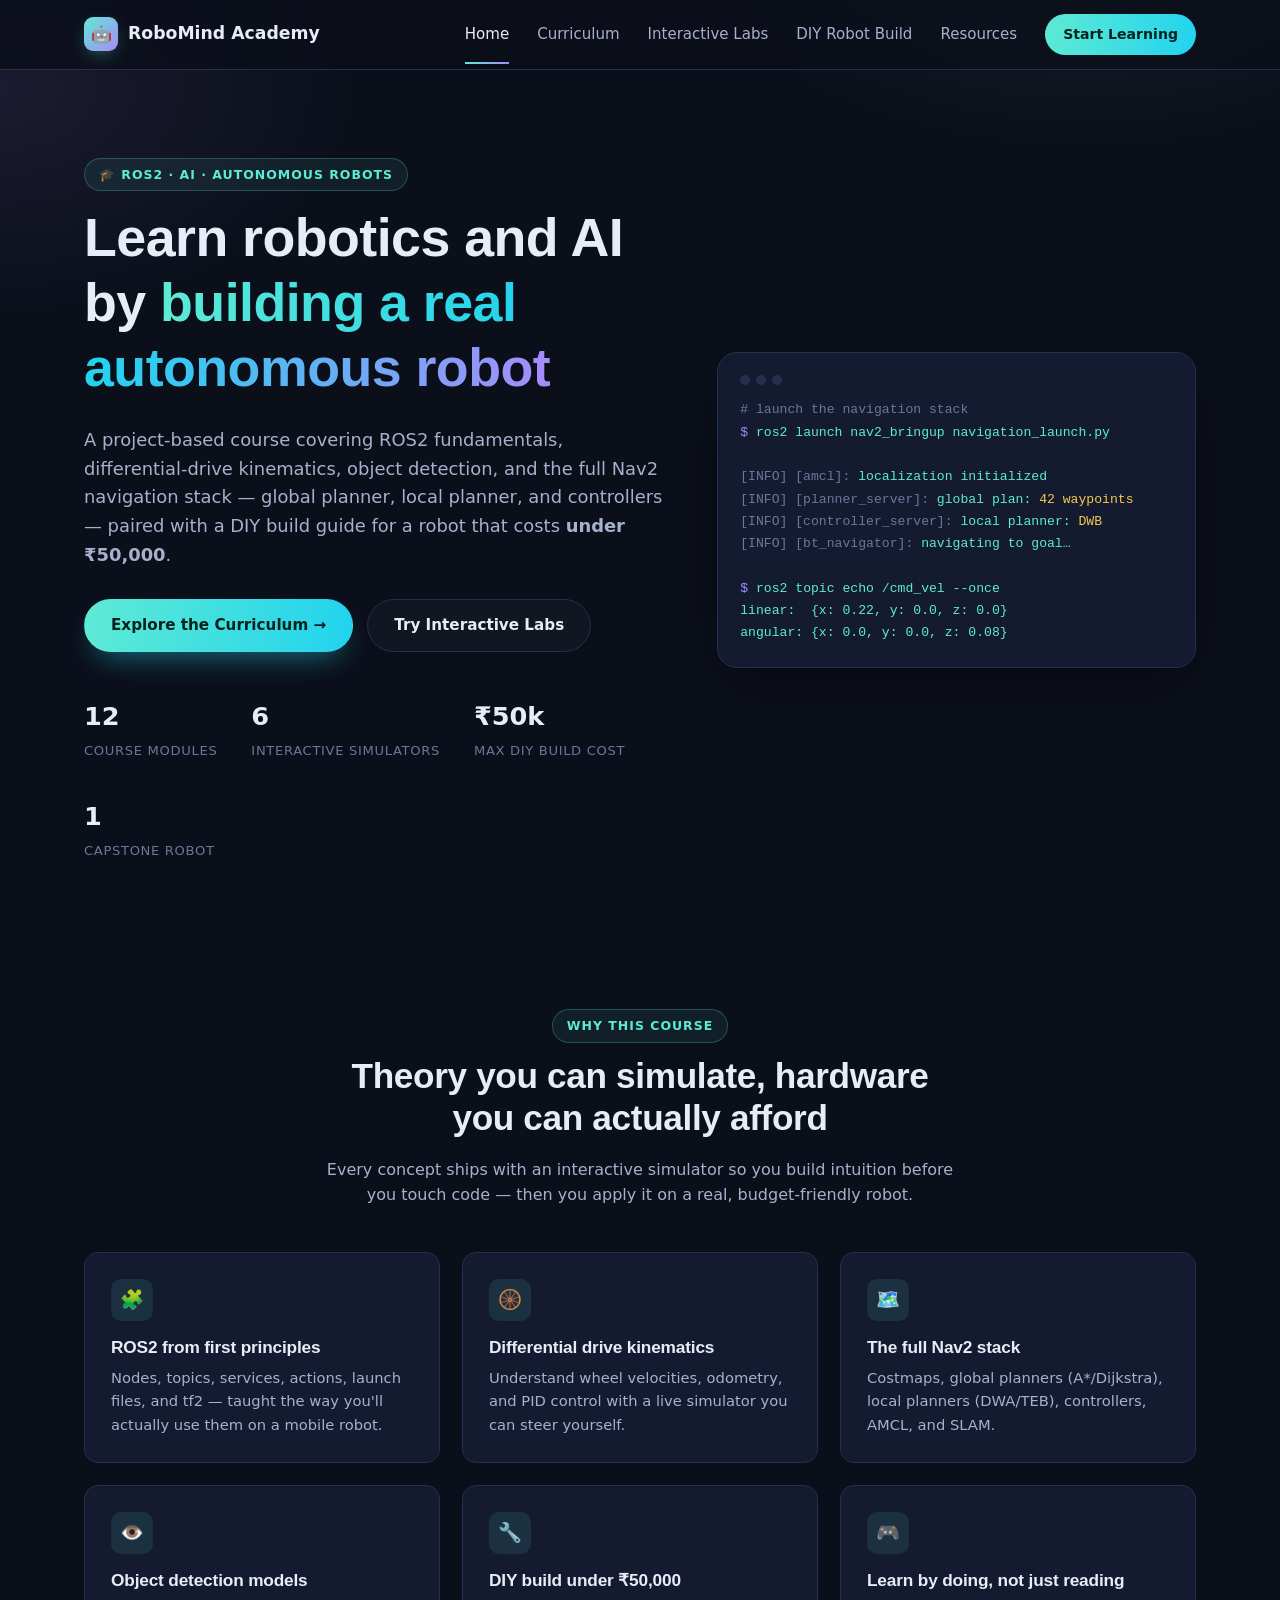
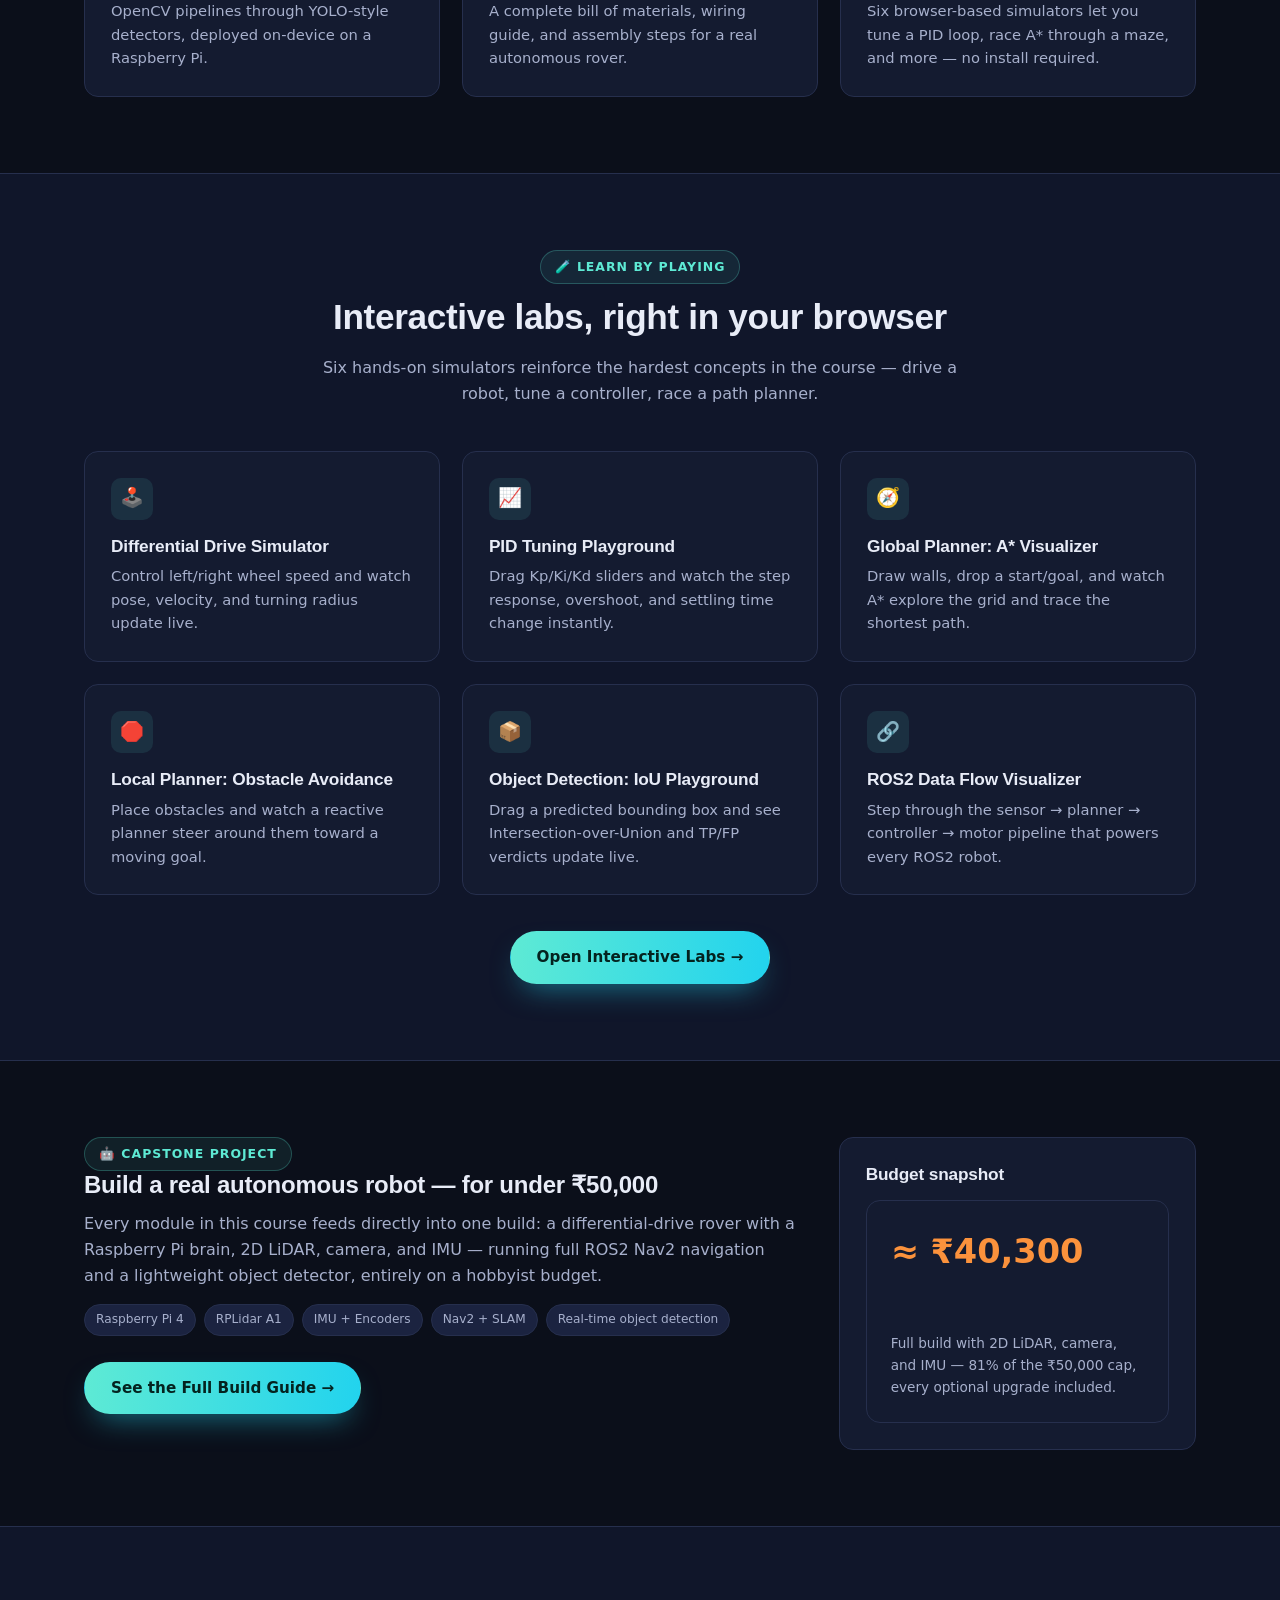
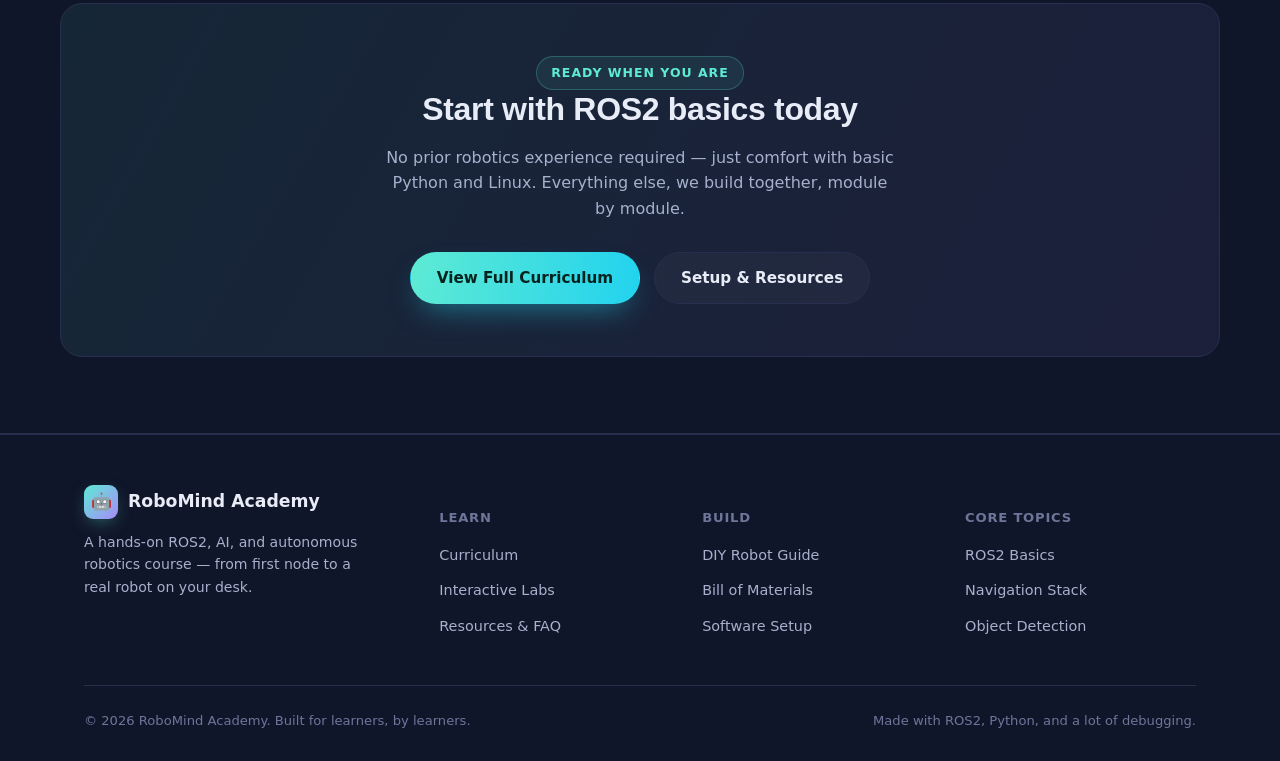
==== index.html @ 8bac07ab "Add RoboMind Academy robotics & AI course website Static multi-page site covering ROS2 basics, diffe" ====
<!doctype html>
<html lang="en">
<head>
  <meta charset="UTF-8" />
  <meta name="viewport" content="width=device-width, initial-scale=1.0" />
  <title>RoboMind Academy — Learn ROS2, AI &amp; Build an Autonomous Robot</title>
  <meta name="description" content="A hands-on robotics & AI course covering ROS2, differential drive kinematics, the Nav2 stack, object detection, and a DIY autonomous robot build under ₹50,000." />
  <link rel="stylesheet" href="assets/css/style.css" />
</head>
<body>

  <nav class="navbar">
    <div class="nav-inner">
      <a href="index.html" class="brand">
        <span class="logo-mark">🤖</span> RoboMind Academy
      </a>
      <button class="nav-toggle" aria-label="Toggle navigation">
        <span></span><span></span><span></span>
      </button>
      <div class="nav-links">
        <a href="index.html" class="active">Home</a>
        <a href="curriculum.html">Curriculum</a>
        <a href="labs.html">Interactive Labs</a>
        <a href="diy-robot.html">DIY Robot Build</a>
        <a href="resources.html">Resources</a>
        <a href="curriculum.html" class="nav-cta">Start Learning</a>
      </div>
    </div>
  </nav>

  <header class="hero">
    <div class="container hero-grid">
      <div>
        <span class="eyebrow">🎓 ROS2 · AI · Autonomous Robots</span>
        <h1>Learn robotics and AI by <span class="gradient-text">building a real autonomous robot</span></h1>
        <p class="lede">
          A project-based course covering ROS2 fundamentals, differential-drive kinematics,
          object detection, and the full Nav2 navigation stack — global planner, local planner,
          and controllers — paired with a DIY build guide for a robot that costs
          <strong>under ₹50,000</strong>.
        </p>
        <div class="hero-actions">
          <a href="curriculum.html" class="btn btn-primary">Explore the Curriculum →</a>
          <a href="labs.html" class="btn btn-ghost">Try Interactive Labs</a>
        </div>
        <div class="hero-stats">
          <div class="stat"><b>12</b><span>Course Modules</span></div>
          <div class="stat"><b>6</b><span>Interactive Simulators</span></div>
          <div class="stat"><b>₹50k</b><span>Max DIY Build Cost</span></div>
          <div class="stat"><b>1</b><span>Capstone Robot</span></div>
        </div>
      </div>
      <div class="hero-visual">
        <div class="terminal-dots"><span></span><span></span><span></span></div>
        <pre><span class="dim"># launch the navigation stack</span>
<span class="k">$</span> ros2 launch nav2_bringup navigation_launch.py

<span class="dim">[INFO] [amcl]:</span> localization initialized
<span class="dim">[INFO] [planner_server]:</span> global plan: <span class="s">42 waypoints</span>
<span class="dim">[INFO] [controller_server]:</span> local planner: <span class="s">DWB</span>
<span class="dim">[INFO] [bt_navigator]:</span> navigating to goal…

<span class="k">$</span> ros2 topic echo /cmd_vel --once
linear:  {x: 0.22, y: 0.0, z: 0.0}
angular: {x: 0.0, y: 0.0, z: 0.08}</pre>
      </div>
    </div>
  </header>

  <section>
    <div class="container">
      <div class="section-head">
        <span class="eyebrow">Why this course</span>
        <h2>Theory you can simulate, hardware you can actually afford</h2>
        <p>Every concept ships with an interactive simulator so you build intuition before you touch code — then you apply it on a real, budget-friendly robot.</p>
      </div>
      <div class="grid grid-3">
        <div class="card">
          <div class="icon">🧩</div>
          <h3>ROS2 from first principles</h3>
          <p>Nodes, topics, services, actions, launch files, and tf2 — taught the way you'll actually use them on a mobile robot.</p>
        </div>
        <div class="card">
          <div class="icon">🛞</div>
          <h3>Differential drive kinematics</h3>
          <p>Understand wheel velocities, odometry, and PID control with a live simulator you can steer yourself.</p>
        </div>
        <div class="card">
          <div class="icon">🗺️</div>
          <h3>The full Nav2 stack</h3>
          <p>Costmaps, global planners (A*/Dijkstra), local planners (DWA/TEB), controllers, AMCL, and SLAM.</p>
        </div>
        <div class="card">
          <div class="icon">👁️</div>
          <h3>Object detection models</h3>
          <p>OpenCV pipelines through YOLO-style detectors, deployed on-device on a Raspberry Pi.</p>
        </div>
        <div class="card">
          <div class="icon">🔧</div>
          <h3>DIY build under ₹50,000</h3>
          <p>A complete bill of materials, wiring guide, and assembly steps for a real autonomous rover.</p>
        </div>
        <div class="card">
          <div class="icon">🎮</div>
          <h3>Learn by doing, not just reading</h3>
          <p>Six browser-based simulators let you tune a PID loop, race A* through a maze, and more — no install required.</p>
        </div>
      </div>
    </div>
  </section>

  <section class="section-alt">
    <div class="container">
      <div class="section-head">
        <span class="eyebrow">🧪 Learn by playing</span>
        <h2>Interactive labs, right in your browser</h2>
        <p>Six hands-on simulators reinforce the hardest concepts in the course — drive a robot, tune a controller, race a path planner.</p>
      </div>
      <div class="grid grid-3">
        <a href="labs.html#lab-diffdrive" class="card">
          <div class="icon">🕹️</div>
          <h3>Differential Drive Simulator</h3>
          <p>Control left/right wheel speed and watch pose, velocity, and turning radius update live.</p>
        </a>
        <a href="labs.html#lab-pid" class="card">
          <div class="icon">📈</div>
          <h3>PID Tuning Playground</h3>
          <p>Drag Kp/Ki/Kd sliders and watch the step response, overshoot, and settling time change instantly.</p>
        </a>
        <a href="labs.html#lab-astar" class="card">
          <div class="icon">🧭</div>
          <h3>Global Planner: A* Visualizer</h3>
          <p>Draw walls, drop a start/goal, and watch A* explore the grid and trace the shortest path.</p>
        </a>
        <a href="labs.html#lab-local" class="card">
          <div class="icon">🛑</div>
          <h3>Local Planner: Obstacle Avoidance</h3>
          <p>Place obstacles and watch a reactive planner steer around them toward a moving goal.</p>
        </a>
        <a href="labs.html#lab-iou" class="card">
          <div class="icon">📦</div>
          <h3>Object Detection: IoU Playground</h3>
          <p>Drag a predicted bounding box and see Intersection-over-Union and TP/FP verdicts update live.</p>
        </a>
        <a href="labs.html#lab-ros" class="card">
          <div class="icon">🔗</div>
          <h3>ROS2 Data Flow Visualizer</h3>
          <p>Step through the sensor → planner → controller → motor pipeline that powers every ROS2 robot.</p>
        </a>
      </div>
      <div style="text-align:center; margin-top: 36px;">
        <a href="labs.html" class="btn btn-primary">Open Interactive Labs →</a>
      </div>
    </div>
  </section>

  <section>
    <div class="container">
      <div class="two-col">
        <div>
          <span class="eyebrow">🤖 Capstone project</span>
          <h2>Build a real autonomous robot — for under ₹50,000</h2>
          <p>
            Every module in this course feeds directly into one build: a differential-drive rover with a
            Raspberry Pi brain, 2D LiDAR, camera, and IMU — running full ROS2 Nav2 navigation and a
            lightweight object detector, entirely on a hobbyist budget.
          </p>
          <ul class="pill-list">
            <li class="pill">Raspberry Pi 4</li>
            <li class="pill">RPLidar A1</li>
            <li class="pill">IMU + Encoders</li>
            <li class="pill">Nav2 + SLAM</li>
            <li class="pill">Real-time object detection</li>
          </ul>
          <div class="hero-actions" style="margin-top:26px;">
            <a href="diy-robot.html" class="btn btn-primary">See the Full Build Guide →</a>
          </div>
        </div>
        <div class="card">
          <h3 style="margin-bottom:16px;">Budget snapshot</h3>
          <div class="budget-bar" style="margin-bottom:0; flex-direction:column; align-items:flex-start;">
            <div class="amount">≈ ₹40,300</div>
            <div class="track"><div class="fill" style="width: 81%;"></div></div>
            <p style="margin-top:10px; font-size:0.85rem;">Full build with 2D LiDAR, camera, and IMU — 81% of the ₹50,000 cap, every optional upgrade included.</p>
          </div>
        </div>
      </div>
    </div>
  </section>

  <section class="section-alt">
    <div class="container cta-band">
      <span class="eyebrow">Ready when you are</span>
      <h2>Start with ROS2 basics today</h2>
      <p>No prior robotics experience required — just comfort with basic Python and Linux. Everything else, we build together, module by module.</p>
      <div class="hero-actions">
        <a href="curriculum.html" class="btn btn-primary">View Full Curriculum</a>
        <a href="resources.html" class="btn btn-ghost">Setup &amp; Resources</a>
      </div>
    </div>
  </section>

  <footer>
    <div class="container">
      <div class="footer-grid">
        <div>
          <div class="brand" style="margin-bottom:12px;"><span class="logo-mark">🤖</span> RoboMind Academy</div>
          <p style="font-size:0.88rem; max-width:32ch;">A hands-on ROS2, AI, and autonomous robotics course — from first node to a real robot on your desk.</p>
        </div>
        <div>
          <h5>Learn</h5>
          <ul>
            <li><a href="curriculum.html">Curriculum</a></li>
            <li><a href="labs.html">Interactive Labs</a></li>
            <li><a href="resources.html">Resources &amp; FAQ</a></li>
          </ul>
        </div>
        <div>
          <h5>Build</h5>
          <ul>
            <li><a href="diy-robot.html">DIY Robot Guide</a></li>
            <li><a href="diy-robot.html#bom">Bill of Materials</a></li>
            <li><a href="diy-robot.html#software">Software Setup</a></li>
          </ul>
        </div>
        <div>
          <h5>Core Topics</h5>
          <ul>
            <li><a href="curriculum.html#module-3">ROS2 Basics</a></li>
            <li><a href="curriculum.html#module-7">Navigation Stack</a></li>
            <li><a href="curriculum.html#module-6">Object Detection</a></li>
          </ul>
        </div>
      </div>
      <div class="footer-bottom">
        <span>© 2026 RoboMind Academy. Built for learners, by learners.</span>
        <span>Made with ROS2, Python, and a lot of debugging.</span>
      </div>
    </div>
  </footer>

  <script src="assets/js/main.js"></script>
</body>
</html>
---- assets/css/style.css ----
/* =========================================================
   RoboMind Academy — shared stylesheet
   ========================================================= */

:root {
  --bg: #0b0f1a;
  --bg-alt: #10162A;
  --surface: #141b30;
  --surface-2: #1b2340;
  --border: #262f4d;
  --text: #e8ecf7;
  --text-dim: #a7b0cc;
  --text-faint: #6d7699;
  --accent: #5eead4;       /* cyan/teal */
  --accent-2: #a78bfa;     /* violet */
  --accent-3: #fb923c;     /* orange for DIY/hardware */
  --accent-strong: #22d3ee;
  --danger: #f87171;
  --success: #4ade80;
  --radius: 14px;
  --radius-sm: 8px;
  --max-w: 1160px;
  --shadow: 0 20px 60px -20px rgba(0,0,0,0.6);
  font-size: 16px;
}

* { box-sizing: border-box; }
html { scroll-behavior: smooth; }

body {
  margin: 0;
  background: var(--bg);
  color: var(--text);
  font-family: "Inter", "Segoe UI", system-ui, -apple-system, sans-serif;
  line-height: 1.6;
  -webkit-font-smoothing: antialiased;
}

body::before {
  content: "";
  position: fixed;
  inset: 0;
  z-index: -1;
  background:
    radial-gradient(700px 400px at 85% -10%, rgba(94,234,212,0.10), transparent 60%),
    radial-gradient(600px 380px at 0% 10%, rgba(167,139,250,0.10), transparent 60%),
    var(--bg);
}

a { color: inherit; text-decoration: none; }
img { max-width: 100%; display: block; }
ul { list-style: none; margin: 0; padding: 0; }

h1, h2, h3, h4 { font-family: "Inter", sans-serif; font-weight: 700; line-height: 1.2; margin: 0 0 .5em; letter-spacing: -0.01em; }
p { margin: 0 0 1em; color: var(--text-dim); }

.container {
  max-width: var(--max-w);
  margin: 0 auto;
  padding: 0 24px;
}

.eyebrow {
  display: inline-flex;
  align-items: center;
  gap: 8px;
  font-size: 0.78rem;
  font-weight: 700;
  letter-spacing: 0.08em;
  text-transform: uppercase;
  color: var(--accent);
  background: rgba(94,234,212,0.08);
  border: 1px solid rgba(94,234,212,0.25);
  padding: 6px 14px;
  border-radius: 999px;
}

.gradient-text {
  background: linear-gradient(95deg, var(--accent) 0%, var(--accent-strong) 45%, var(--accent-2) 100%);
  -webkit-background-clip: text;
  background-clip: text;
  color: transparent;
}

/* ---------------- Navbar ---------------- */
.navbar {
  position: sticky;
  top: 0;
  z-index: 100;
  backdrop-filter: blur(14px);
  background: rgba(11,15,26,0.82);
  border-bottom: 1px solid var(--border);
}
.nav-inner {
  max-width: var(--max-w);
  margin: 0 auto;
  padding: 14px 24px;
  display: flex;
  align-items: center;
  justify-content: space-between;
  gap: 16px;
}
.brand {
  display: flex;
  align-items: center;
  gap: 10px;
  font-weight: 800;
  font-size: 1.08rem;
  color: var(--text);
}
.brand .logo-mark {
  width: 34px; height: 34px;
  border-radius: 9px;
  background: linear-gradient(135deg, var(--accent), var(--accent-2));
  display: flex; align-items: center; justify-content: center;
  font-size: 1.05rem;
  box-shadow: 0 6px 18px -6px rgba(94,234,212,0.5);
}
.nav-links {
  display: flex;
  align-items: center;
  gap: 28px;
}
.nav-links a {
  color: var(--text-dim);
  font-size: 0.94rem;
  font-weight: 500;
  transition: color .15s ease;
  position: relative;
}
.nav-links a:hover, .nav-links a.active { color: var(--text); }
.nav-links a.active::after {
  content: "";
  position: absolute;
  left: 0; right: 0; bottom: -18px;
  height: 2px;
  background: linear-gradient(90deg, var(--accent), var(--accent-2));
}
.nav-cta {
  background: linear-gradient(95deg, var(--accent), var(--accent-strong));
  color: #04231f !important;
  font-weight: 700 !important;
  padding: 9px 18px;
  border-radius: 999px;
  font-size: 0.88rem !important;
  white-space: nowrap;
}
.nav-toggle {
  display: none;
  flex-direction: column;
  gap: 5px;
  background: none;
  border: none;
  cursor: pointer;
  padding: 6px;
}
.nav-toggle span { width: 22px; height: 2px; background: var(--text); border-radius: 2px; }

@media (max-width: 860px) {
  .nav-toggle { display: flex; }
  .nav-links {
    position: absolute;
    top: 100%; left: 0; right: 0;
    background: var(--bg-alt);
    border-bottom: 1px solid var(--border);
    flex-direction: column;
    align-items: flex-start;
    gap: 0;
    padding: 8px 24px 18px;
    display: none;
  }
  .nav-links.open { display: flex; }
  .nav-links a { padding: 12px 0; width: 100%; border-bottom: 1px solid var(--border); }
  .nav-links a.active::after { display: none; }
  .nav-cta { margin-top: 10px; text-align: center; }
}

/* ---------------- Buttons ---------------- */
.btn {
  display: inline-flex;
  align-items: center;
  justify-content: center;
  gap: 8px;
  padding: 13px 26px;
  border-radius: 999px;
  font-weight: 700;
  font-size: 0.95rem;
  border: 1px solid transparent;
  cursor: pointer;
  transition: transform .15s ease, box-shadow .15s ease, background .15s ease;
}
.btn:hover { transform: translateY(-2px); }
.btn-primary {
  background: linear-gradient(95deg, var(--accent), var(--accent-strong));
  color: #04231f;
  box-shadow: 0 14px 30px -12px rgba(34,211,238,0.55);
}
.btn-ghost {
  background: rgba(255,255,255,0.03);
  color: var(--text);
  border-color: var(--border);
}
.btn-ghost:hover { border-color: var(--accent); }
.btn-block { width: 100%; }

/* ---------------- Hero ---------------- */
.hero {
  padding: 88px 0 70px;
  position: relative;
  overflow: hidden;
}
.hero-grid {
  display: grid;
  grid-template-columns: 1.1fr 0.9fr;
  gap: 48px;
  align-items: center;
}
@media (max-width: 900px) { .hero-grid { grid-template-columns: 1fr; } }

.hero h1 {
  font-size: clamp(2.1rem, 4.2vw, 3.4rem);
  margin-top: 14px;
}
.hero .lede {
  font-size: 1.12rem;
  max-width: 54ch;
  margin-top: 16px;
}
.hero-actions {
  display: flex;
  gap: 14px;
  margin-top: 30px;
  flex-wrap: wrap;
}
.hero-stats {
  display: flex;
  gap: 34px;
  margin-top: 44px;
  flex-wrap: wrap;
}
.hero-stats .stat b {
  display: block;
  font-size: 1.6rem;
  color: var(--text);
}
.hero-stats .stat span {
  font-size: 0.82rem;
  color: var(--text-faint);
  text-transform: uppercase;
  letter-spacing: 0.05em;
}

.hero-visual {
  background: var(--surface);
  border: 1px solid var(--border);
  border-radius: 20px;
  padding: 22px;
  box-shadow: var(--shadow);
  position: relative;
}
.hero-visual .terminal-dots { display:flex; gap:6px; margin-bottom: 14px; }
.hero-visual .terminal-dots span { width:10px; height:10px; border-radius:50%; background: var(--border); }
.hero-visual pre {
  margin: 0;
  font-family: "SFMono-Regular", Consolas, "Liberation Mono", Menlo, monospace;
  font-size: 0.82rem;
  color: var(--accent);
  overflow-x: auto;
  line-height: 1.7;
}
.hero-visual pre .dim { color: var(--text-faint); }
.hero-visual pre .k { color: var(--accent-2); }
.hero-visual pre .s { color: #f2c94c; }

/* ---------------- Sections ---------------- */
section { padding: 76px 0; }
.section-head {
  max-width: 640px;
  margin: 0 auto 44px;
  text-align: center;
}
.section-head h2 { font-size: clamp(1.6rem, 3vw, 2.2rem); margin-top: 12px; }
.section-alt { background: var(--bg-alt); border-top: 1px solid var(--border); border-bottom: 1px solid var(--border); }

/* ---------------- Grid / Cards ---------------- */
.grid {
  display: grid;
  gap: 22px;
}
.grid-3 { grid-template-columns: repeat(3, 1fr); }
.grid-2 { grid-template-columns: repeat(2, 1fr); }
.grid-4 { grid-template-columns: repeat(4, 1fr); }
@media (max-width: 900px) { .grid-3, .grid-4 { grid-template-columns: repeat(2, 1fr); } }
@media (max-width: 600px) { .grid-3, .grid-4, .grid-2 { grid-template-columns: 1fr; } }

.card {
  background: var(--surface);
  border: 1px solid var(--border);
  border-radius: var(--radius);
  padding: 26px;
  transition: border-color .15s ease, transform .15s ease;
}
.card:hover { border-color: rgba(94,234,212,0.35); transform: translateY(-3px); }
.card .icon {
  width: 42px; height: 42px;
  border-radius: 10px;
  display: flex; align-items: center; justify-content: center;
  font-size: 1.2rem;
  background: rgba(94,234,212,0.1);
  margin-bottom: 16px;
}
.card h3 { font-size: 1.08rem; margin-bottom: 8px; }
.card p { font-size: 0.92rem; margin-bottom: 0; }

.pill-list { display: flex; flex-wrap: wrap; gap: 8px; margin-top: 14px; }
.pill {
  font-size: 0.76rem;
  padding: 5px 11px;
  border-radius: 999px;
  background: var(--surface-2);
  border: 1px solid var(--border);
  color: var(--text-dim);
}

/* ---------------- Curriculum timeline ---------------- */
.module {
  background: var(--surface);
  border: 1px solid var(--border);
  border-radius: var(--radius);
  margin-bottom: 16px;
  overflow: hidden;
}
.module-head {
  display: flex;
  align-items: center;
  gap: 18px;
  padding: 22px 24px;
  cursor: pointer;
  user-select: none;
}
.module-num {
  flex-shrink: 0;
  width: 44px; height: 44px;
  border-radius: 12px;
  background: linear-gradient(135deg, rgba(94,234,212,0.18), rgba(167,139,250,0.18));
  border: 1px solid var(--border);
  display: flex; align-items: center; justify-content: center;
  font-weight: 800;
  color: var(--accent);
}
.module-head .meta { flex: 1; min-width: 0; }
.module-head h3 { margin: 0 0 4px; font-size: 1.05rem; }
.module-head .duration { font-size: 0.8rem; color: var(--text-faint); }
.module-chevron {
  flex-shrink: 0;
  width: 26px; height: 26px;
  border-radius: 50%;
  border: 1px solid var(--border);
  display: flex; align-items: center; justify-content: center;
  transition: transform .2s ease;
  color: var(--text-dim);
  font-size: 0.8rem;
}
.module.open .module-chevron { transform: rotate(45deg); }
.module-body {
  max-height: 0;
  overflow: hidden;
  transition: max-height .3s ease;
  border-top: 1px solid transparent;
}
.module.open .module-body { border-top: 1px solid var(--border); }
.module-body-inner { padding: 22px 24px 26px 86px; }
@media (max-width: 640px) { .module-body-inner { padding: 18px 20px; } }
.module-body-inner p { margin-bottom: 14px; font-size: 0.94rem; }
.topic-list { display: grid; grid-template-columns: 1fr 1fr; gap: 8px 24px; }
@media (max-width: 640px) { .topic-list { grid-template-columns: 1fr; } }
.topic-list li {
  font-size: 0.9rem;
  color: var(--text-dim);
  padding-left: 20px;
  position: relative;
}
.topic-list li::before {
  content: "";
  position: absolute; left: 0; top: 9px;
  width: 6px; height: 6px;
  border-radius: 50%;
  background: var(--accent);
}
.module-tags { display:flex; gap:8px; margin-top:16px; flex-wrap: wrap; }

/* ---------------- Tables ---------------- */
.table-wrap { overflow-x: auto; border: 1px solid var(--border); border-radius: var(--radius); }
table { width: 100%; border-collapse: collapse; min-width: 640px; background: var(--surface); }
th, td { text-align: left; padding: 14px 18px; font-size: 0.9rem; border-bottom: 1px solid var(--border); }
th { color: var(--text-faint); text-transform: uppercase; font-size: 0.72rem; letter-spacing: 0.06em; background: var(--surface-2); }
td { color: var(--text-dim); }
tr:last-child td { border-bottom: none; }
td.num, th.num { text-align: right; font-variant-numeric: tabular-nums; }
tfoot td { color: var(--text); font-weight: 700; background: var(--surface-2); }

/* ---------------- Budget / stat bar ---------------- */
.budget-bar {
  display: flex;
  align-items: center;
  gap: 22px;
  background: var(--surface);
  border: 1px solid var(--border);
  border-radius: var(--radius);
  padding: 24px;
  margin-bottom: 28px;
  flex-wrap: wrap;
}
.budget-bar .amount { font-size: 2.1rem; font-weight: 800; color: var(--accent-3); }
.budget-bar .track {
  flex: 1;
  min-width: 220px;
  height: 10px;
  border-radius: 999px;
  background: var(--surface-2);
  overflow: hidden;
}
.budget-bar .fill {
  height: 100%;
  border-radius: 999px;
  background: linear-gradient(90deg, var(--accent), var(--accent-3));
}

/* ---------------- Steps ---------------- */
.steps { counter-reset: step; }
.step {
  display: grid;
  grid-template-columns: 46px 1fr;
  gap: 18px;
  padding-bottom: 30px;
  position: relative;
}
.step::before {
  counter-increment: step;
  content: counter(step);
  width: 46px; height: 46px;
  border-radius: 50%;
  background: var(--surface-2);
  border: 1px solid var(--border);
  color: var(--accent);
  font-weight: 800;
  display: flex; align-items: center; justify-content: center;
}
.step::after {
  content: "";
  position: absolute;
  left: 22px; top: 46px; bottom: 0;
  width: 2px;
  background: var(--border);
}
.step:last-child::after { display: none; }
.step h4 { margin-bottom: 6px; }
.step p { font-size: 0.93rem; }

/* ---------------- Callouts ---------------- */
.callout {
  border-radius: var(--radius);
  border: 1px solid var(--border);
  padding: 20px 22px;
  display: flex;
  gap: 14px;
  margin: 20px 0;
}
.callout .glyph { font-size: 1.3rem; }
.callout p { margin: 0; font-size: 0.92rem; }
.callout-warn { background: rgba(248,113,113,0.06); border-color: rgba(248,113,113,0.3); }
.callout-tip { background: rgba(94,234,212,0.06); border-color: rgba(94,234,212,0.3); }
.callout-info { background: rgba(167,139,250,0.06); border-color: rgba(167,139,250,0.3); }

/* ---------------- FAQ ---------------- */
.faq-item { border-bottom: 1px solid var(--border); padding: 18px 0; }
.faq-q {
  display: flex; align-items: center; justify-content: space-between;
  cursor: pointer; font-weight: 600; gap: 16px;
}
.faq-a { max-height: 0; overflow: hidden; transition: max-height .25s ease; }
.faq-item.open .faq-a { max-height: 400px; }
.faq-a p { padding-top: 12px; font-size: 0.92rem; }
.faq-q .plus { transition: transform .2s ease; color: var(--accent); font-size: 1.2rem; }
.faq-item.open .faq-q .plus { transform: rotate(45deg); }

/* ---------------- Footer ---------------- */
footer {
  border-top: 1px solid var(--border);
  padding: 50px 0 30px;
  background: var(--bg-alt);
}
.footer-grid {
  display: grid;
  grid-template-columns: 1.4fr 1fr 1fr 1fr;
  gap: 32px;
  margin-bottom: 36px;
}
@media (max-width: 760px) { .footer-grid { grid-template-columns: 1fr 1fr; } }
.footer-grid h5 { font-size: 0.82rem; text-transform: uppercase; letter-spacing: 0.06em; color: var(--text-faint); margin-bottom: 14px; }
.footer-grid li { margin-bottom: 10px; }
.footer-grid a { color: var(--text-dim); font-size: 0.9rem; }
.footer-grid a:hover { color: var(--accent); }
.footer-bottom {
  display: flex; justify-content: space-between; align-items: center;
  padding-top: 24px; border-top: 1px solid var(--border);
  font-size: 0.82rem; color: var(--text-faint); flex-wrap: wrap; gap: 10px;
}

/* ---------------- Page header (non-home pages) ---------------- */
.page-header { padding: 60px 0 20px; }
.page-header h1 { font-size: clamp(1.9rem, 4vw, 2.6rem); margin-top: 12px; }
.page-header .lede { max-width: 62ch; font-size: 1.05rem; }

.breadcrumb { font-size: 0.85rem; color: var(--text-faint); }
.breadcrumb a { color: var(--text-dim); }
.breadcrumb a:hover { color: var(--accent); }

.two-col {
  display: grid;
  grid-template-columns: 2fr 1fr;
  gap: 40px;
  align-items: start;
}
@media (max-width: 900px) { .two-col { grid-template-columns: 1fr; } }

.sticky-card {
  position: sticky;
  top: 90px;
  background: var(--surface);
  border: 1px solid var(--border);
  border-radius: var(--radius);
  padding: 24px;
}
.sticky-card h4 { font-size: 0.95rem; margin-bottom: 14px; }
.sticky-card ul li { font-size: 0.88rem; color: var(--text-dim); padding: 8px 0; border-bottom: 1px solid var(--border); }
.sticky-card ul li:last-child { border-bottom: none; }
.sticky-card ul li a { display:flex; justify-content: space-between; gap: 8px; }
.sticky-card ul li a:hover { color: var(--accent); }

.chip-row { display: flex; gap: 10px; flex-wrap: wrap; margin: 18px 0 8px; }
.chip {
  padding: 9px 16px;
  border-radius: 999px;
  background: var(--surface);
  border: 1px solid var(--border);
  font-size: 0.85rem;
  color: var(--text-dim);
  cursor: pointer;
}
.chip.active { background: rgba(94,234,212,0.12); border-color: var(--accent); color: var(--accent); }

.tier-badge {
  display: inline-block;
  font-size: 0.72rem;
  font-weight: 700;
  padding: 3px 10px;
  border-radius: 999px;
  text-transform: uppercase;
  letter-spacing: 0.04em;
}
.tier-core { background: rgba(94,234,212,0.14); color: var(--accent); }
.tier-optional { background: rgba(167,139,250,0.14); color: var(--accent-2); }

.cta-band {
  border-radius: 22px;
  border: 1px solid var(--border);
  background: linear-gradient(120deg, rgba(94,234,212,0.08), rgba(167,139,250,0.08));
  padding: 52px;
  text-align: center;
}
.cta-band h2 { font-size: clamp(1.5rem, 3vw, 2rem); }
.cta-band p { max-width: 50ch; margin: 0 auto 26px; }
.cta-band .hero-actions { justify-content: center; }

@media (max-width: 640px) {
  section { padding: 54px 0; }
  .hero { padding: 60px 0 44px; }
  .cta-band { padding: 34px 22px; }
}

/* =========================================================
   Interactive Labs widgets
   ========================================================= */
.lab-jump {
  display: flex;
  flex-wrap: wrap;
  gap: 10px;
  margin-top: 24px;
}
.lab-jump a {
  font-size: 0.82rem;
  font-weight: 600;
  padding: 8px 16px;
  border-radius: 999px;
  border: 1px solid var(--border);
  background: var(--surface);
  color: var(--text-dim);
}
.lab-jump a:hover { border-color: var(--accent); color: var(--accent); }

.lab-card {
  background: var(--surface);
  border: 1px solid var(--border);
  border-radius: 18px;
  padding: 28px;
  margin-bottom: 34px;
  scroll-margin-top: 90px;
}
.lab-card-head {
  display: flex;
  justify-content: space-between;
  align-items: flex-start;
  gap: 20px;
  flex-wrap: wrap;
  margin-bottom: 22px;
}
.lab-card-head .lab-index {
  font-size: 0.74rem;
  font-weight: 700;
  letter-spacing: 0.08em;
  text-transform: uppercase;
  color: var(--accent);
  margin-bottom: 6px;
  display: block;
}
.lab-card-head h3 { margin-bottom: 6px; font-size: 1.25rem; }
.lab-card-head p { margin-bottom: 0; font-size: 0.92rem; max-width: 60ch; }

.lab-layout {
  display: grid;
  grid-template-columns: 1fr 280px;
  gap: 22px;
  align-items: start;
}
@media (max-width: 860px) { .lab-layout { grid-template-columns: 1fr; } }

.lab-canvas-wrap {
  background: #060a14;
  border: 1px solid var(--border);
  border-radius: 12px;
  overflow: hidden;
  position: relative;
  line-height: 0;
}
.lab-canvas-wrap canvas {
  display: block;
  width: 100%;
  height: auto;
  touch-action: none;
  cursor: crosshair;
}
.lab-canvas-status {
  position: absolute;
  top: 10px; left: 10px;
  font-size: 0.72rem;
  padding: 5px 11px;
  border-radius: 999px;
  background: rgba(6,10,20,0.75);
  border: 1px solid var(--border);
  color: var(--text-dim);
  pointer-events: none;
}

.lab-controls { display: flex; flex-direction: column; gap: 14px; }
.control-group label {
  display: flex;
  justify-content: space-between;
  font-size: 0.8rem;
  color: var(--text-dim);
  margin-bottom: 6px;
}
.control-group label b { color: var(--accent); font-weight: 700; }
.control-group input[type="range"] {
  width: 100%;
  accent-color: var(--accent);
}

.lab-readout {
  display: grid;
  grid-template-columns: 1fr 1fr;
  gap: 10px;
  background: var(--surface-2);
  border: 1px solid var(--border);
  border-radius: 10px;
  padding: 14px;
}
.lab-readout div span {
  display: block;
  color: var(--text-faint);
  font-size: 0.68rem;
  text-transform: uppercase;
  letter-spacing: 0.05em;
  margin-bottom: 2px;
}
.lab-readout div b { font-size: 1rem; color: var(--accent); font-variant-numeric: tabular-nums; }

.lab-btn-row { display: flex; gap: 8px; flex-wrap: wrap; }
.btn-sm {
  padding: 8px 15px;
  font-size: 0.8rem;
  border-radius: 999px;
  border: 1px solid var(--border);
  background: var(--surface-2);
  color: var(--text);
  cursor: pointer;
  font-weight: 600;
  transition: border-color .15s ease, color .15s ease;
}
.btn-sm:hover { border-color: var(--accent); color: var(--accent); }
.btn-sm.active { border-color: var(--accent); color: var(--accent); background: rgba(94,234,212,0.1); }
.btn-sm.primary { background: linear-gradient(95deg, var(--accent), var(--accent-strong)); color: #04231f; border-color: transparent; }

.badge-live {
  display: inline-flex;
  align-items: center;
  gap: 6px;
  font-size: 0.72rem;
  color: var(--success);
  font-weight: 600;
}
.badge-live::before {
  content: "";
  width: 7px; height: 7px;
  border-radius: 50%;
  background: var(--success);
  box-shadow: 0 0 0 4px rgba(74,222,128,0.15);
}

.lab-note { font-size: 0.82rem; color: var(--text-faint); margin: 0; }
.lab-status-line { font-size: 0.82rem; color: var(--accent-2); min-height: 1.2em; margin: 0; }

/* ROS2 pipeline widget (DOM-based, no canvas) */
.pipeline {
  display: flex;
  align-items: center;
  gap: 6px;
  overflow-x: auto;
  padding: 10px 4px 18px;
}
.pipe-node {
  flex-shrink: 0;
  width: 128px;
  text-align: center;
  padding: 16px 10px;
  border-radius: 12px;
  border: 1px solid var(--border);
  background: var(--surface-2);
  transition: all .2s ease;
}
.pipe-node .glyph { font-size: 1.4rem; display: block; margin-bottom: 6px; }
.pipe-node .name { font-size: 0.78rem; font-weight: 700; color: var(--text); }
.pipe-node .topic { font-size: 0.68rem; color: var(--text-faint); margin-top: 2px; font-family: monospace; }
.pipe-node.active {
  border-color: var(--accent);
  background: rgba(94,234,212,0.1);
  box-shadow: 0 0 0 4px rgba(94,234,212,0.08);
  transform: translateY(-3px);
}
.pipe-arrow { flex-shrink: 0; color: var(--text-faint); font-size: 1.1rem; }
.pipe-arrow.active { color: var(--accent); }

.log-panel {
  background: #060a14;
  border: 1px solid var(--border);
  border-radius: 10px;
  padding: 14px 16px;
  height: 150px;
  overflow-y: auto;
  font-family: "SFMono-Regular", Consolas, monospace;
  font-size: 0.78rem;
  color: var(--text-dim);
}
.log-panel div { padding: 3px 0; border-bottom: 1px dashed rgba(255,255,255,0.04); }
.log-panel .tag { color: var(--accent); margin-right: 6px; }
.log-panel .empty { color: var(--text-faint); font-style: italic; }

/* Quiz */
.quiz-card {
  background: var(--surface);
  border: 1px solid var(--border);
  border-radius: var(--radius);
  padding: 24px;
  margin-bottom: 16px;
}
.quiz-q { font-weight: 700; margin-bottom: 14px; font-size: 0.98rem; }
.quiz-opts { display: flex; flex-direction: column; gap: 9px; }
.quiz-opt {
  display: flex;
  align-items: center;
  gap: 10px;
  padding: 11px 15px;
  border: 1px solid var(--border);
  border-radius: 10px;
  cursor: pointer;
  font-size: 0.88rem;
  color: var(--text-dim);
  background: var(--surface-2);
  transition: all .15s ease;
}
.quiz-opt:hover:not(.locked) { border-color: var(--accent); color: var(--text); }
.quiz-opt.correct { border-color: var(--success); background: rgba(74,222,128,0.1); color: var(--text); }
.quiz-opt.incorrect { border-color: var(--danger); background: rgba(248,113,113,0.1); color: var(--text); }
.quiz-opt .letter {
  width: 22px; height: 22px;
  border-radius: 50%;
  background: var(--surface);
  border: 1px solid var(--border);
  display: flex; align-items: center; justify-content: center;
  font-size: 0.72rem; font-weight: 700; flex-shrink: 0;
}
.quiz-score-bar {
  display: flex;
  align-items: center;
  justify-content: space-between;
  background: var(--surface);
  border: 1px solid var(--border);
  border-radius: var(--radius);
  padding: 18px 24px;
  margin-top: 6px;
  gap: 16px;
  flex-wrap: wrap;
}
.quiz-score-bar b { color: var(--accent); font-size: 1.1rem; }
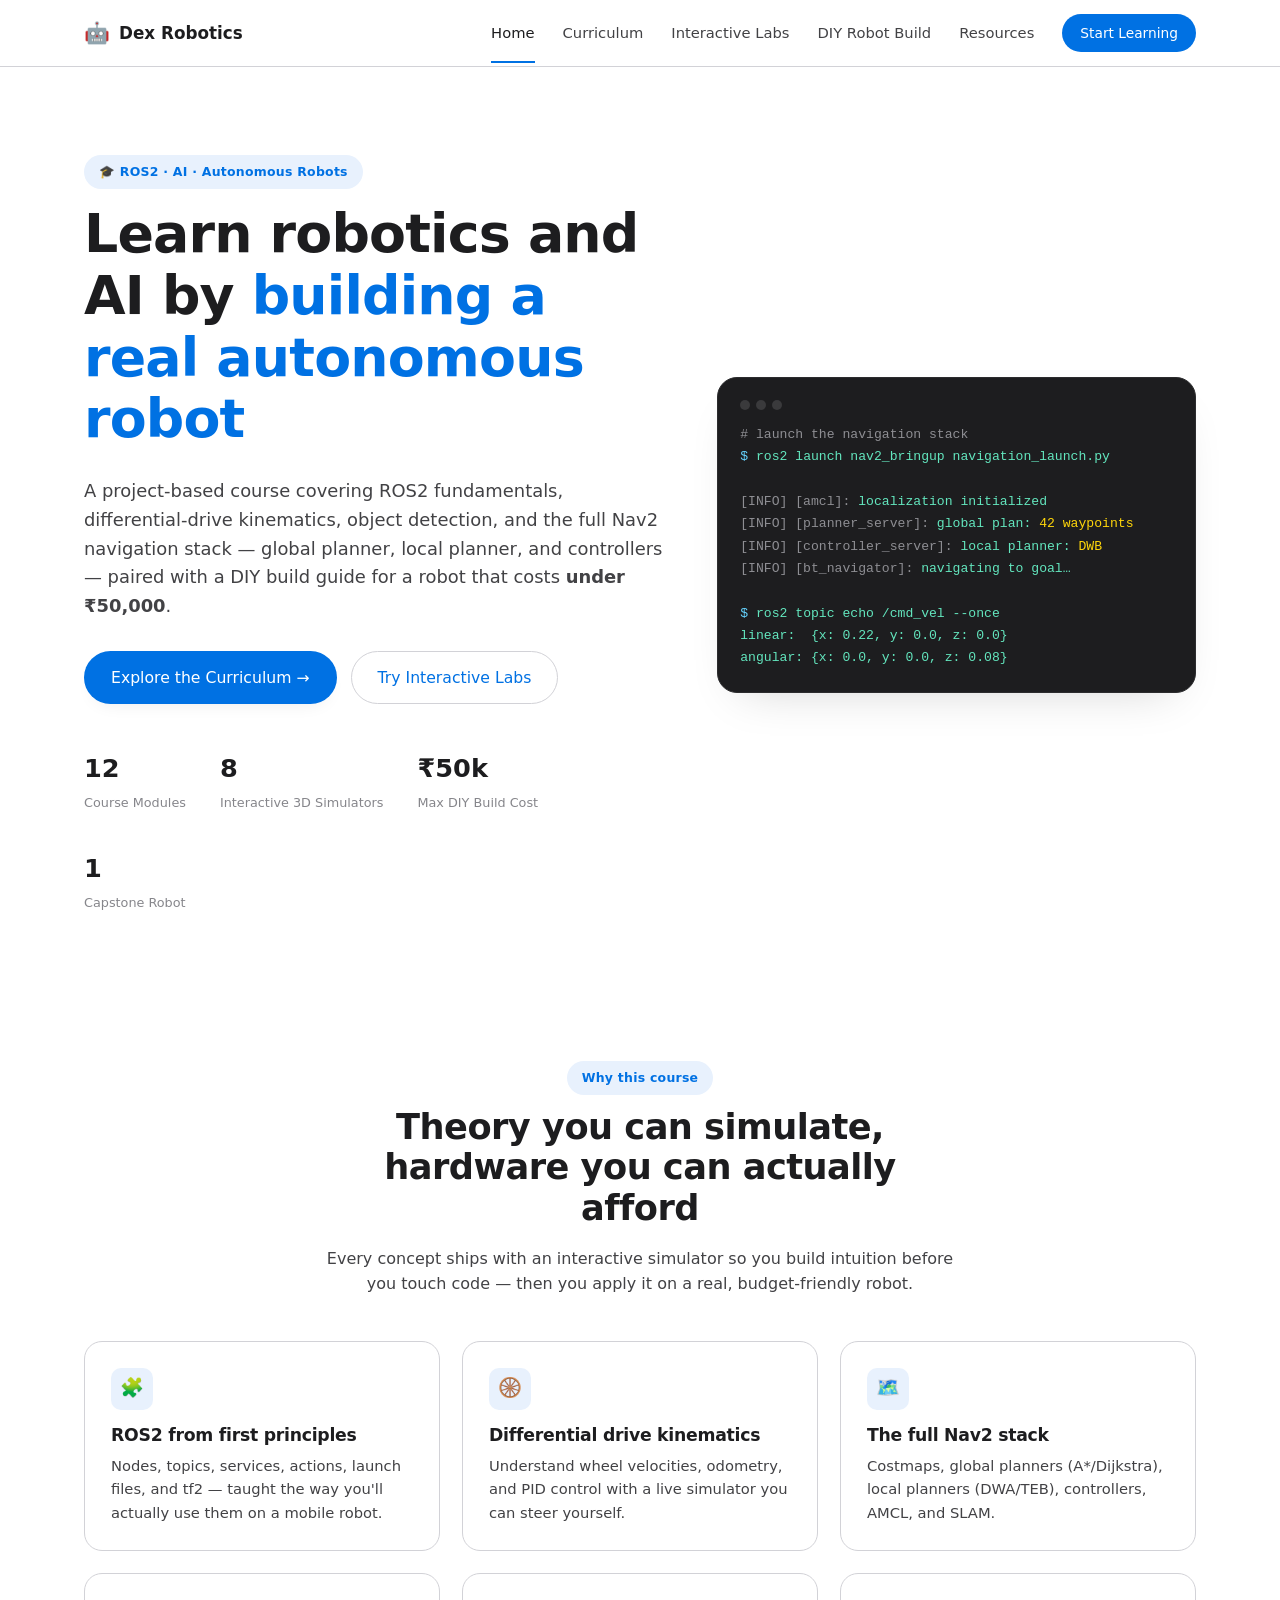
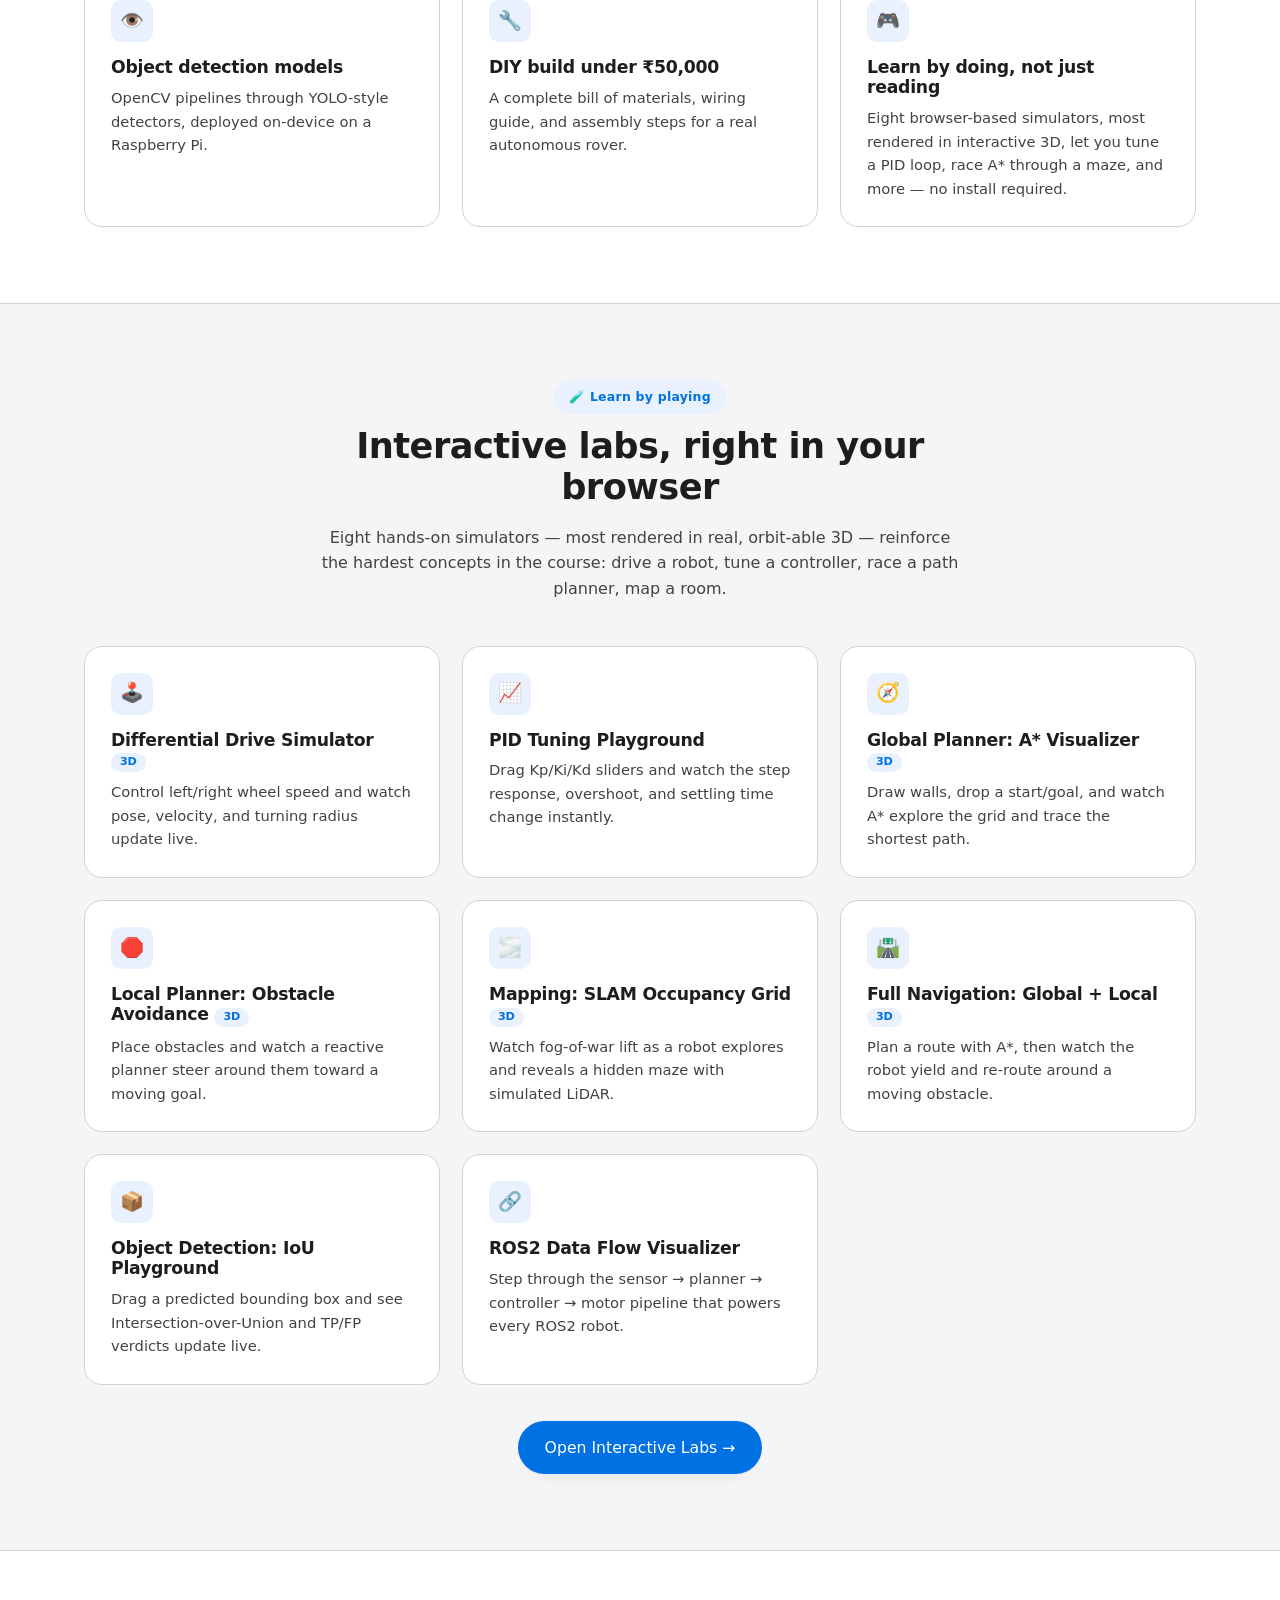
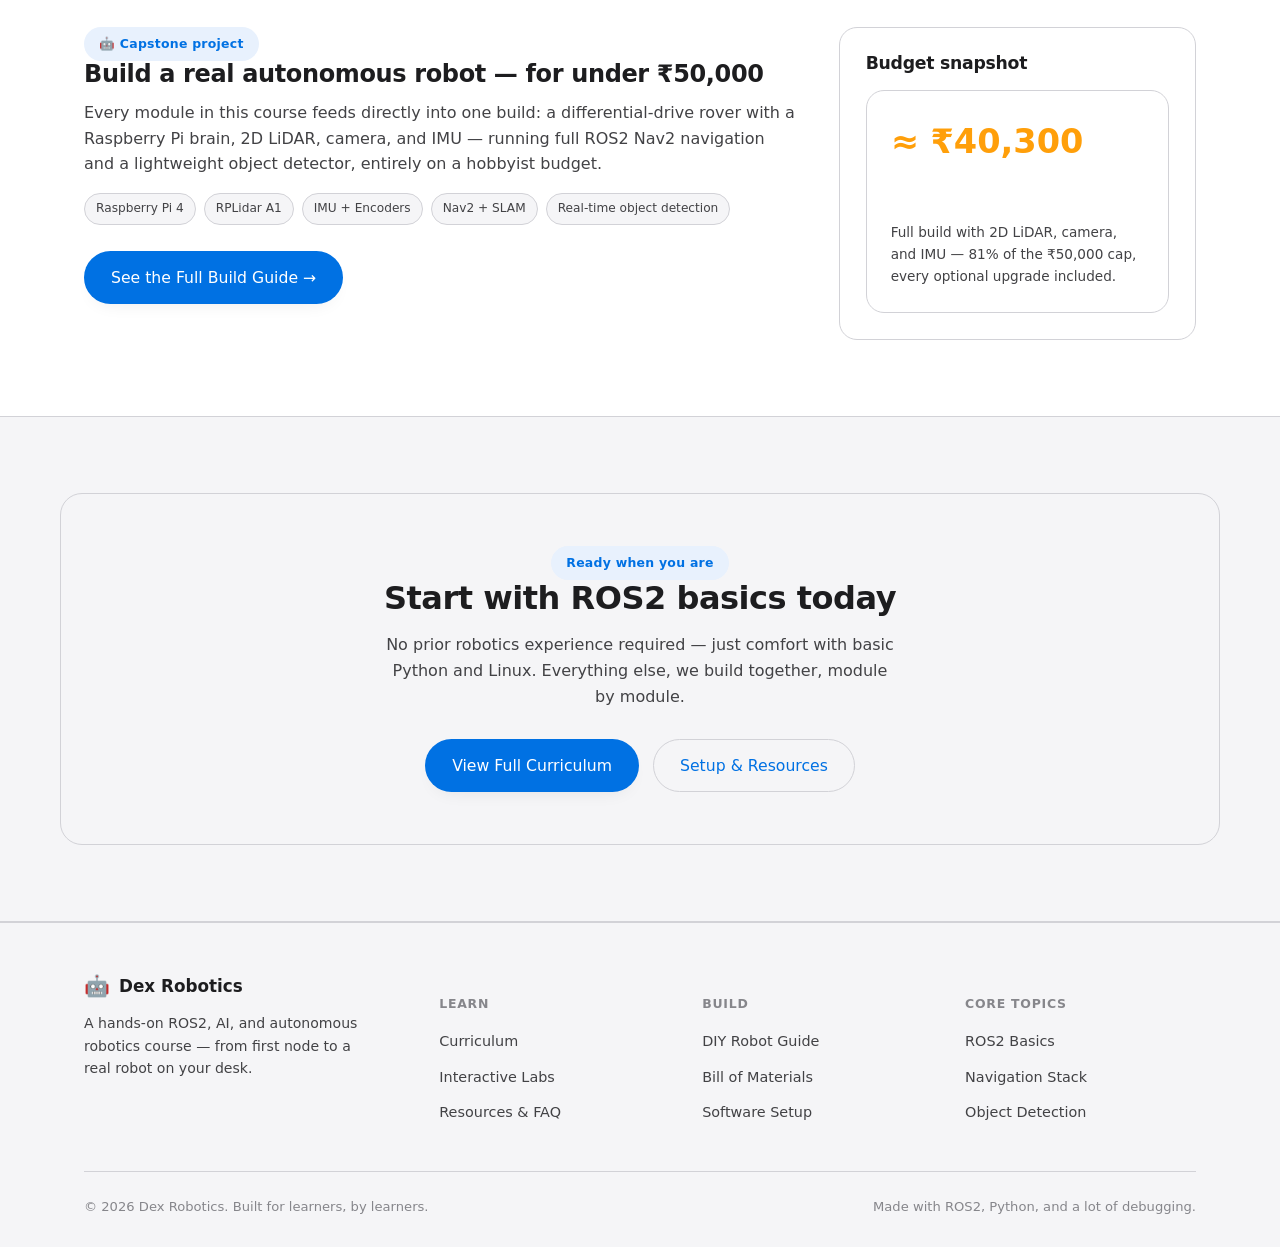
==== commit a89e3ea5: "Rebrand to Dex Robotics, add 3D labs, Apple-style light theme - Rename RoboMind Academy -> Dex Robot" ====
--- a/index.html
+++ b/index.html
@@ -3,7 +3,7 @@
 <head>
   <meta charset="UTF-8" />
   <meta name="viewport" content="width=device-width, initial-scale=1.0" />
-  <title>RoboMind Academy — Learn ROS2, AI &amp; Build an Autonomous Robot</title>
+  <title>Dex Robotics — Learn ROS2, AI &amp; Build an Autonomous Robot</title>
   <meta name="description" content="A hands-on robotics & AI course covering ROS2, differential drive kinematics, the Nav2 stack, object detection, and a DIY autonomous robot build under ₹50,000." />
   <link rel="stylesheet" href="assets/css/style.css" />
 </head>
@@ -12,7 +12,7 @@
   <nav class="navbar">
     <div class="nav-inner">
       <a href="index.html" class="brand">
-        <span class="logo-mark">🤖</span> RoboMind Academy
+        <span class="logo-mark">🤖</span> Dex Robotics
       </a>
       <button class="nav-toggle" aria-label="Toggle navigation">
         <span></span><span></span><span></span>
@@ -45,7 +45,7 @@
         </div>
         <div class="hero-stats">
           <div class="stat"><b>12</b><span>Course Modules</span></div>
-          <div class="stat"><b>6</b><span>Interactive Simulators</span></div>
+          <div class="stat"><b>8</b><span>Interactive 3D Simulators</span></div>
           <div class="stat"><b>₹50k</b><span>Max DIY Build Cost</span></div>
           <div class="stat"><b>1</b><span>Capstone Robot</span></div>
         </div>
@@ -103,7 +103,7 @@
         <div class="card">
           <div class="icon">🎮</div>
           <h3>Learn by doing, not just reading</h3>
-          <p>Six browser-based simulators let you tune a PID loop, race A* through a maze, and more — no install required.</p>
+          <p>Eight browser-based simulators, most rendered in interactive 3D, let you tune a PID loop, race A* through a maze, and more — no install required.</p>
         </div>
       </div>
     </div>
@@ -114,12 +114,12 @@
       <div class="section-head">
         <span class="eyebrow">🧪 Learn by playing</span>
         <h2>Interactive labs, right in your browser</h2>
-        <p>Six hands-on simulators reinforce the hardest concepts in the course — drive a robot, tune a controller, race a path planner.</p>
+        <p>Eight hands-on simulators — most rendered in real, orbit-able 3D — reinforce the hardest concepts in the course: drive a robot, tune a controller, race a path planner, map a room.</p>
       </div>
       <div class="grid grid-3">
         <a href="labs.html#lab-diffdrive" class="card">
           <div class="icon">🕹️</div>
-          <h3>Differential Drive Simulator</h3>
+          <h3>Differential Drive Simulator <span class="badge-3d">3D</span></h3>
           <p>Control left/right wheel speed and watch pose, velocity, and turning radius update live.</p>
         </a>
         <a href="labs.html#lab-pid" class="card">
@@ -129,13 +129,23 @@
         </a>
         <a href="labs.html#lab-astar" class="card">
           <div class="icon">🧭</div>
-          <h3>Global Planner: A* Visualizer</h3>
+          <h3>Global Planner: A* Visualizer <span class="badge-3d">3D</span></h3>
           <p>Draw walls, drop a start/goal, and watch A* explore the grid and trace the shortest path.</p>
         </a>
         <a href="labs.html#lab-local" class="card">
           <div class="icon">🛑</div>
-          <h3>Local Planner: Obstacle Avoidance</h3>
+          <h3>Local Planner: Obstacle Avoidance <span class="badge-3d">3D</span></h3>
           <p>Place obstacles and watch a reactive planner steer around them toward a moving goal.</p>
+        </a>
+        <a href="labs.html#lab-mapping" class="card">
+          <div class="icon">🌫️</div>
+          <h3>Mapping: SLAM Occupancy Grid <span class="badge-3d">3D</span></h3>
+          <p>Watch fog-of-war lift as a robot explores and reveals a hidden maze with simulated LiDAR.</p>
+        </a>
+        <a href="labs.html#lab-nav" class="card">
+          <div class="icon">🛣️</div>
+          <h3>Full Navigation: Global + Local <span class="badge-3d">3D</span></h3>
+          <p>Plan a route with A*, then watch the robot yield and re-route around a moving obstacle.</p>
         </a>
         <a href="labs.html#lab-iou" class="card">
           <div class="icon">📦</div>
@@ -204,7 +214,7 @@
     <div class="container">
       <div class="footer-grid">
         <div>
-          <div class="brand" style="margin-bottom:12px;"><span class="logo-mark">🤖</span> RoboMind Academy</div>
+          <div class="brand" style="margin-bottom:12px;"><span class="logo-mark">🤖</span> Dex Robotics</div>
           <p style="font-size:0.88rem; max-width:32ch;">A hands-on ROS2, AI, and autonomous robotics course — from first node to a real robot on your desk.</p>
         </div>
         <div>
@@ -233,7 +243,7 @@
         </div>
       </div>
       <div class="footer-bottom">
-        <span>© 2026 RoboMind Academy. Built for learners, by learners.</span>
+        <span>© 2026 Dex Robotics. Built for learners, by learners.</span>
         <span>Made with ROS2, Python, and a lot of debugging.</span>
       </div>
     </div>
--- a/assets/css/style.css
+++ b/assets/css/style.css
@@ -1,27 +1,53 @@
 /* =========================================================
-   RoboMind Academy — shared stylesheet
+   Dex Robotics — shared stylesheet
+   Palette modeled on apple.com: white / #f5f5f7 surfaces,
+   near-black text, a single blue accent, soft shadows over borders.
    ========================================================= */
 
 :root {
-  --bg: #0b0f1a;
-  --bg-alt: #10162A;
-  --surface: #141b30;
-  --surface-2: #1b2340;
-  --border: #262f4d;
-  --text: #e8ecf7;
-  --text-dim: #a7b0cc;
-  --text-faint: #6d7699;
-  --accent: #5eead4;       /* cyan/teal */
-  --accent-2: #a78bfa;     /* violet */
-  --accent-3: #fb923c;     /* orange for DIY/hardware */
-  --accent-strong: #22d3ee;
-  --danger: #f87171;
-  --success: #4ade80;
-  --radius: 14px;
-  --radius-sm: 8px;
+  --bg: #ffffff;
+  --bg-alt: #f5f5f7;
+  --surface: #ffffff;
+  --surface-2: #f5f5f7;
+  --border: #d2d2d7;
+  --text: #1d1d1f;
+  --text-dim: #424245;
+  --text-faint: #86868b;
+  --accent: #0071e3;        /* Apple blue */
+  --accent-strong: #0077ed;
+  --accent-soft: #e8f1fd;
+  --accent-2: #424245;      /* neutral ink, replaces old violet accent */
+  --accent-3: #ff9f0a;      /* orange — pricing / hardware emphasis */
+  --danger: #ff3b30;
+  --success: #34c759;
+  --radius: 18px;
+  --radius-sm: 10px;
   --max-w: 1160px;
-  --shadow: 0 20px 60px -20px rgba(0,0,0,0.6);
+  --shadow: 0 20px 45px -24px rgba(0,0,0,0.18);
+  --shadow-sm: 0 8px 20px -12px rgba(0,0,0,0.12);
   font-size: 16px;
+}
+
+@media (prefers-color-scheme: dark) {
+  :root {
+    --bg: #000000;
+    --bg-alt: #1d1d1f;
+    --surface: #1c1c1e;
+    --surface-2: #2c2c2e;
+    --border: #38383a;
+    --text: #f5f5f7;
+    --text-dim: #c7c7cc;
+    --text-faint: #8e8e93;
+    --accent: #2997ff;
+    --accent-strong: #47a6ff;
+    --accent-soft: rgba(41,151,255,0.14);
+    --accent-2: #c7c7cc;
+    --accent-3: #ff9f0a;
+    --danger: #ff453a;
+    --success: #32d74b;
+    --shadow: 0 20px 45px -20px rgba(0,0,0,0.6);
+    --shadow-sm: 0 8px 20px -12px rgba(0,0,0,0.5);
+  }
 }
 
 * { box-sizing: border-box; }
@@ -31,27 +57,17 @@
   margin: 0;
   background: var(--bg);
   color: var(--text);
-  font-family: "Inter", "Segoe UI", system-ui, -apple-system, sans-serif;
+  font-family: -apple-system, "SF Pro Display", "SF Pro Text", "Inter", "Segoe UI", system-ui, sans-serif;
   line-height: 1.6;
   -webkit-font-smoothing: antialiased;
-}
-
-body::before {
-  content: "";
-  position: fixed;
-  inset: 0;
-  z-index: -1;
-  background:
-    radial-gradient(700px 400px at 85% -10%, rgba(94,234,212,0.10), transparent 60%),
-    radial-gradient(600px 380px at 0% 10%, rgba(167,139,250,0.10), transparent 60%),
-    var(--bg);
 }
 
 a { color: inherit; text-decoration: none; }
 img { max-width: 100%; display: block; }
 ul { list-style: none; margin: 0; padding: 0; }
-
-h1, h2, h3, h4 { font-family: "Inter", sans-serif; font-weight: 700; line-height: 1.2; margin: 0 0 .5em; letter-spacing: -0.01em; }
+code { font-family: "SF Mono", "SFMono-Regular", Consolas, "Liberation Mono", Menlo, monospace; font-size: 0.92em; }
+
+h1, h2, h3, h4 { font-family: inherit; font-weight: 700; line-height: 1.15; margin: 0 0 .5em; letter-spacing: -0.015em; }
 p { margin: 0 0 1em; color: var(--text-dim); }
 
 .container {
@@ -65,30 +81,24 @@
   align-items: center;
   gap: 8px;
   font-size: 0.78rem;
-  font-weight: 700;
-  letter-spacing: 0.08em;
-  text-transform: uppercase;
+  font-weight: 600;
+  letter-spacing: 0.02em;
   color: var(--accent);
-  background: rgba(94,234,212,0.08);
-  border: 1px solid rgba(94,234,212,0.25);
+  background: var(--accent-soft);
+  border: 1px solid transparent;
   padding: 6px 14px;
   border-radius: 999px;
 }
 
-.gradient-text {
-  background: linear-gradient(95deg, var(--accent) 0%, var(--accent-strong) 45%, var(--accent-2) 100%);
-  -webkit-background-clip: text;
-  background-clip: text;
-  color: transparent;
-}
+.gradient-text { color: var(--accent); }
 
 /* ---------------- Navbar ---------------- */
 .navbar {
   position: sticky;
   top: 0;
   z-index: 100;
-  backdrop-filter: blur(14px);
-  background: rgba(11,15,26,0.82);
+  backdrop-filter: blur(16px) saturate(1.4);
+  background: color-mix(in srgb, var(--bg) 82%, transparent);
   border-bottom: 1px solid var(--border);
 }
 .nav-inner {
@@ -103,18 +113,14 @@
 .brand {
   display: flex;
   align-items: center;
-  gap: 10px;
-  font-weight: 800;
-  font-size: 1.08rem;
+  gap: 9px;
+  font-weight: 600;
+  font-size: 1.05rem;
   color: var(--text);
 }
 .brand .logo-mark {
-  width: 34px; height: 34px;
-  border-radius: 9px;
-  background: linear-gradient(135deg, var(--accent), var(--accent-2));
-  display: flex; align-items: center; justify-content: center;
-  font-size: 1.05rem;
-  box-shadow: 0 6px 18px -6px rgba(94,234,212,0.5);
+  font-size: 1.3rem;
+  line-height: 1;
 }
 .nav-links {
   display: flex;
@@ -123,8 +129,8 @@
 }
 .nav-links a {
   color: var(--text-dim);
-  font-size: 0.94rem;
-  font-weight: 500;
+  font-size: 0.92rem;
+  font-weight: 400;
   transition: color .15s ease;
   position: relative;
 }
@@ -134,17 +140,19 @@
   position: absolute;
   left: 0; right: 0; bottom: -18px;
   height: 2px;
-  background: linear-gradient(90deg, var(--accent), var(--accent-2));
+  background: var(--accent);
 }
 .nav-cta {
-  background: linear-gradient(95deg, var(--accent), var(--accent-strong));
-  color: #04231f !important;
-  font-weight: 700 !important;
-  padding: 9px 18px;
-  border-radius: 999px;
-  font-size: 0.88rem !important;
+  background: var(--accent);
+  color: #ffffff !important;
+  font-weight: 500 !important;
+  padding: 8px 18px;
+  border-radius: 999px;
+  font-size: 0.86rem !important;
   white-space: nowrap;
-}
+  transition: background .15s ease;
+}
+.nav-cta:hover { background: var(--accent-strong); }
 .nav-toggle {
   display: none;
   flex-direction: column;
@@ -161,7 +169,7 @@
   .nav-links {
     position: absolute;
     top: 100%; left: 0; right: 0;
-    background: var(--bg-alt);
+    background: var(--bg);
     border-bottom: 1px solid var(--border);
     flex-direction: column;
     align-items: flex-start;
@@ -183,24 +191,25 @@
   gap: 8px;
   padding: 13px 26px;
   border-radius: 999px;
-  font-weight: 700;
-  font-size: 0.95rem;
+  font-weight: 500;
+  font-size: 0.98rem;
   border: 1px solid transparent;
   cursor: pointer;
-  transition: transform .15s ease, box-shadow .15s ease, background .15s ease;
-}
-.btn:hover { transform: translateY(-2px); }
+  transition: transform .15s ease, box-shadow .15s ease, background .15s ease, border-color .15s ease;
+}
+.btn:hover { transform: translateY(-1px); }
 .btn-primary {
-  background: linear-gradient(95deg, var(--accent), var(--accent-strong));
-  color: #04231f;
-  box-shadow: 0 14px 30px -12px rgba(34,211,238,0.55);
-}
+  background: var(--accent);
+  color: #ffffff;
+  box-shadow: var(--shadow-sm);
+}
+.btn-primary:hover { background: var(--accent-strong); }
 .btn-ghost {
-  background: rgba(255,255,255,0.03);
-  color: var(--text);
+  background: transparent;
+  color: var(--accent);
   border-color: var(--border);
 }
-.btn-ghost:hover { border-color: var(--accent); }
+.btn-ghost:hover { border-color: var(--accent); background: var(--accent-soft); }
 .btn-block { width: 100%; }
 
 /* ---------------- Hero ---------------- */
@@ -244,33 +253,31 @@
   color: var(--text);
 }
 .hero-stats .stat span {
-  font-size: 0.82rem;
+  font-size: 0.8rem;
   color: var(--text-faint);
-  text-transform: uppercase;
-  letter-spacing: 0.05em;
 }
 
 .hero-visual {
-  background: var(--surface);
-  border: 1px solid var(--border);
+  background: #1d1d1f;
+  border: 1px solid #2c2c2e;
   border-radius: 20px;
   padding: 22px;
   box-shadow: var(--shadow);
   position: relative;
 }
 .hero-visual .terminal-dots { display:flex; gap:6px; margin-bottom: 14px; }
-.hero-visual .terminal-dots span { width:10px; height:10px; border-radius:50%; background: var(--border); }
+.hero-visual .terminal-dots span { width:10px; height:10px; border-radius:50%; background: #3a3a3c; }
 .hero-visual pre {
   margin: 0;
-  font-family: "SFMono-Regular", Consolas, "Liberation Mono", Menlo, monospace;
+  font-family: "SF Mono", "SFMono-Regular", Consolas, "Liberation Mono", Menlo, monospace;
   font-size: 0.82rem;
-  color: var(--accent);
+  color: #63e6be;
   overflow-x: auto;
   line-height: 1.7;
 }
-.hero-visual pre .dim { color: var(--text-faint); }
-.hero-visual pre .k { color: var(--accent-2); }
-.hero-visual pre .s { color: #f2c94c; }
+.hero-visual pre .dim { color: #8e8e93; }
+.hero-visual pre .k { color: #66d4ff; }
+.hero-visual pre .s { color: #ffd60a; }
 
 /* ---------------- Sections ---------------- */
 section { padding: 76px 0; }
@@ -298,15 +305,15 @@
   border: 1px solid var(--border);
   border-radius: var(--radius);
   padding: 26px;
-  transition: border-color .15s ease, transform .15s ease;
-}
-.card:hover { border-color: rgba(94,234,212,0.35); transform: translateY(-3px); }
+  transition: box-shadow .18s ease, transform .18s ease, border-color .18s ease;
+}
+.card:hover { box-shadow: var(--shadow-sm); transform: translateY(-3px); border-color: transparent; }
 .card .icon {
   width: 42px; height: 42px;
   border-radius: 10px;
   display: flex; align-items: center; justify-content: center;
   font-size: 1.2rem;
-  background: rgba(94,234,212,0.1);
+  background: var(--accent-soft);
   margin-bottom: 16px;
 }
 .card h3 { font-size: 1.08rem; margin-bottom: 8px; }
@@ -342,10 +349,10 @@
   flex-shrink: 0;
   width: 44px; height: 44px;
   border-radius: 12px;
-  background: linear-gradient(135deg, rgba(94,234,212,0.18), rgba(167,139,250,0.18));
-  border: 1px solid var(--border);
+  background: var(--accent-soft);
+  border: 1px solid transparent;
   display: flex; align-items: center; justify-content: center;
-  font-weight: 800;
+  font-weight: 700;
   color: var(--accent);
 }
 .module-head .meta { flex: 1; min-width: 0; }
@@ -361,7 +368,7 @@
   color: var(--text-dim);
   font-size: 0.8rem;
 }
-.module.open .module-chevron { transform: rotate(45deg); }
+.module.open .module-chevron { transform: rotate(45deg); border-color: var(--accent); color: var(--accent); }
 .module-body {
   max-height: 0;
   overflow: hidden;
@@ -393,7 +400,7 @@
 .table-wrap { overflow-x: auto; border: 1px solid var(--border); border-radius: var(--radius); }
 table { width: 100%; border-collapse: collapse; min-width: 640px; background: var(--surface); }
 th, td { text-align: left; padding: 14px 18px; font-size: 0.9rem; border-bottom: 1px solid var(--border); }
-th { color: var(--text-faint); text-transform: uppercase; font-size: 0.72rem; letter-spacing: 0.06em; background: var(--surface-2); }
+th { color: var(--text-faint); text-transform: uppercase; font-size: 0.7rem; letter-spacing: 0.06em; background: var(--surface-2); font-weight: 600; }
 td { color: var(--text-dim); }
 tr:last-child td { border-bottom: none; }
 td.num, th.num { text-align: right; font-variant-numeric: tabular-nums; }
@@ -411,7 +418,7 @@
   margin-bottom: 28px;
   flex-wrap: wrap;
 }
-.budget-bar .amount { font-size: 2.1rem; font-weight: 800; color: var(--accent-3); }
+.budget-bar .amount { font-size: 2.1rem; font-weight: 700; color: var(--accent-3); }
 .budget-bar .track {
   flex: 1;
   min-width: 220px;
@@ -423,7 +430,7 @@
 .budget-bar .fill {
   height: 100%;
   border-radius: 999px;
-  background: linear-gradient(90deg, var(--accent), var(--accent-3));
+  background: var(--accent-3);
 }
 
 /* ---------------- Steps ---------------- */
@@ -443,7 +450,7 @@
   background: var(--surface-2);
   border: 1px solid var(--border);
   color: var(--accent);
-  font-weight: 800;
+  font-weight: 700;
   display: flex; align-items: center; justify-content: center;
 }
 .step::after {
@@ -460,17 +467,17 @@
 /* ---------------- Callouts ---------------- */
 .callout {
   border-radius: var(--radius);
-  border: 1px solid var(--border);
+  border: 1px solid transparent;
   padding: 20px 22px;
   display: flex;
   gap: 14px;
   margin: 20px 0;
 }
 .callout .glyph { font-size: 1.3rem; }
-.callout p { margin: 0; font-size: 0.92rem; }
-.callout-warn { background: rgba(248,113,113,0.06); border-color: rgba(248,113,113,0.3); }
-.callout-tip { background: rgba(94,234,212,0.06); border-color: rgba(94,234,212,0.3); }
-.callout-info { background: rgba(167,139,250,0.06); border-color: rgba(167,139,250,0.3); }
+.callout p { margin: 0; font-size: 0.92rem; color: var(--text); }
+.callout-warn { background: rgba(255,59,48,0.07); border-color: rgba(255,59,48,0.22); }
+.callout-tip { background: var(--accent-soft); border-color: rgba(0,113,227,0.18); }
+.callout-info { background: rgba(52,199,89,0.08); border-color: rgba(52,199,89,0.22); }
 
 /* ---------------- FAQ ---------------- */
 .faq-item { border-bottom: 1px solid var(--border); padding: 18px 0; }
@@ -497,7 +504,7 @@
   margin-bottom: 36px;
 }
 @media (max-width: 760px) { .footer-grid { grid-template-columns: 1fr 1fr; } }
-.footer-grid h5 { font-size: 0.82rem; text-transform: uppercase; letter-spacing: 0.06em; color: var(--text-faint); margin-bottom: 14px; }
+.footer-grid h5 { font-size: 0.78rem; text-transform: uppercase; letter-spacing: 0.06em; color: var(--text-faint); margin-bottom: 14px; font-weight: 600; }
 .footer-grid li { margin-bottom: 10px; }
 .footer-grid a { color: var(--text-dim); font-size: 0.9rem; }
 .footer-grid a:hover { color: var(--accent); }
@@ -548,24 +555,25 @@
   color: var(--text-dim);
   cursor: pointer;
 }
-.chip.active { background: rgba(94,234,212,0.12); border-color: var(--accent); color: var(--accent); }
+.chip.active { background: var(--accent-soft); border-color: var(--accent); color: var(--accent); }
 
 .tier-badge {
   display: inline-block;
-  font-size: 0.72rem;
-  font-weight: 700;
+  font-size: 0.7rem;
+  font-weight: 600;
   padding: 3px 10px;
   border-radius: 999px;
   text-transform: uppercase;
-  letter-spacing: 0.04em;
-}
-.tier-core { background: rgba(94,234,212,0.14); color: var(--accent); }
-.tier-optional { background: rgba(167,139,250,0.14); color: var(--accent-2); }
+  letter-spacing: 0.03em;
+}
+.tier-core { background: var(--accent-soft); color: var(--accent); }
+.tier-optional { background: rgba(255,159,10,0.14); color: #b06700; }
+@media (prefers-color-scheme: dark) { .tier-optional { color: var(--accent-3); } }
 
 .cta-band {
   border-radius: 22px;
   border: 1px solid var(--border);
-  background: linear-gradient(120deg, rgba(94,234,212,0.08), rgba(167,139,250,0.08));
+  background: var(--bg-alt);
   padding: 52px;
   text-align: center;
 }
@@ -590,7 +598,7 @@
 }
 .lab-jump a {
   font-size: 0.82rem;
-  font-weight: 600;
+  font-weight: 500;
   padding: 8px 16px;
   border-radius: 999px;
   border: 1px solid var(--border);
@@ -616,9 +624,9 @@
   margin-bottom: 22px;
 }
 .lab-card-head .lab-index {
-  font-size: 0.74rem;
-  font-weight: 700;
-  letter-spacing: 0.08em;
+  font-size: 0.72rem;
+  font-weight: 600;
+  letter-spacing: 0.04em;
   text-transform: uppercase;
   color: var(--accent);
   margin-bottom: 6px;
@@ -636,7 +644,7 @@
 @media (max-width: 860px) { .lab-layout { grid-template-columns: 1fr; } }
 
 .lab-canvas-wrap {
-  background: #060a14;
+  background: var(--bg-alt);
   border: 1px solid var(--border);
   border-radius: 12px;
   overflow: hidden;
@@ -648,17 +656,28 @@
   width: 100%;
   height: auto;
   touch-action: none;
-  cursor: crosshair;
-}
+  cursor: grab;
+}
+.lab-canvas-wrap canvas:active { cursor: grabbing; }
 .lab-canvas-status {
   position: absolute;
   top: 10px; left: 10px;
   font-size: 0.72rem;
   padding: 5px 11px;
   border-radius: 999px;
-  background: rgba(6,10,20,0.75);
+  background: color-mix(in srgb, var(--bg) 80%, transparent);
   border: 1px solid var(--border);
   color: var(--text-dim);
+  pointer-events: none;
+}
+.lab-canvas-hint {
+  position: absolute;
+  bottom: 10px; left: 10px; right: 10px;
+  font-size: 0.7rem;
+  padding: 5px 10px;
+  border-radius: 8px;
+  background: color-mix(in srgb, var(--bg) 80%, transparent);
+  color: var(--text-faint);
   pointer-events: none;
 }
 
@@ -670,7 +689,7 @@
   color: var(--text-dim);
   margin-bottom: 6px;
 }
-.control-group label b { color: var(--accent); font-weight: 700; }
+.control-group label b { color: var(--accent); font-weight: 600; }
 .control-group input[type="range"] {
   width: 100%;
   accent-color: var(--accent);
@@ -701,15 +720,16 @@
   font-size: 0.8rem;
   border-radius: 999px;
   border: 1px solid var(--border);
-  background: var(--surface-2);
+  background: var(--surface);
   color: var(--text);
   cursor: pointer;
-  font-weight: 600;
-  transition: border-color .15s ease, color .15s ease;
+  font-weight: 500;
+  transition: border-color .15s ease, color .15s ease, background .15s ease;
 }
 .btn-sm:hover { border-color: var(--accent); color: var(--accent); }
-.btn-sm.active { border-color: var(--accent); color: var(--accent); background: rgba(94,234,212,0.1); }
-.btn-sm.primary { background: linear-gradient(95deg, var(--accent), var(--accent-strong)); color: #04231f; border-color: transparent; }
+.btn-sm.active { border-color: var(--accent); color: var(--accent); background: var(--accent-soft); }
+.btn-sm.primary { background: var(--accent); color: #fff; border-color: transparent; }
+.btn-sm.primary:hover { background: var(--accent-strong); color:#fff; }
 
 .badge-live {
   display: inline-flex;
@@ -724,11 +744,22 @@
   width: 7px; height: 7px;
   border-radius: 50%;
   background: var(--success);
-  box-shadow: 0 0 0 4px rgba(74,222,128,0.15);
+  box-shadow: 0 0 0 4px rgba(52,199,89,0.15);
+}
+.badge-3d {
+  display: inline-flex;
+  align-items: center;
+  gap: 5px;
+  font-size: 0.7rem;
+  font-weight: 700;
+  color: var(--accent);
+  background: var(--accent-soft);
+  padding: 3px 9px;
+  border-radius: 999px;
 }
 
 .lab-note { font-size: 0.82rem; color: var(--text-faint); margin: 0; }
-.lab-status-line { font-size: 0.82rem; color: var(--accent-2); min-height: 1.2em; margin: 0; }
+.lab-status-line { font-size: 0.82rem; color: var(--accent); min-height: 1.2em; margin: 0; }
 
 /* ROS2 pipeline widget (DOM-based, no canvas) */
 .pipeline {
@@ -749,31 +780,31 @@
   transition: all .2s ease;
 }
 .pipe-node .glyph { font-size: 1.4rem; display: block; margin-bottom: 6px; }
-.pipe-node .name { font-size: 0.78rem; font-weight: 700; color: var(--text); }
+.pipe-node .name { font-size: 0.78rem; font-weight: 600; color: var(--text); }
 .pipe-node .topic { font-size: 0.68rem; color: var(--text-faint); margin-top: 2px; font-family: monospace; }
 .pipe-node.active {
   border-color: var(--accent);
-  background: rgba(94,234,212,0.1);
-  box-shadow: 0 0 0 4px rgba(94,234,212,0.08);
+  background: var(--accent-soft);
+  box-shadow: var(--shadow-sm);
   transform: translateY(-3px);
 }
 .pipe-arrow { flex-shrink: 0; color: var(--text-faint); font-size: 1.1rem; }
 .pipe-arrow.active { color: var(--accent); }
 
 .log-panel {
-  background: #060a14;
-  border: 1px solid var(--border);
+  background: #1d1d1f;
+  border: 1px solid #2c2c2e;
   border-radius: 10px;
   padding: 14px 16px;
   height: 150px;
   overflow-y: auto;
-  font-family: "SFMono-Regular", Consolas, monospace;
+  font-family: "SF Mono", "SFMono-Regular", Consolas, monospace;
   font-size: 0.78rem;
-  color: var(--text-dim);
-}
-.log-panel div { padding: 3px 0; border-bottom: 1px dashed rgba(255,255,255,0.04); }
-.log-panel .tag { color: var(--accent); margin-right: 6px; }
-.log-panel .empty { color: var(--text-faint); font-style: italic; }
+  color: #c7c7cc;
+}
+.log-panel div { padding: 3px 0; border-bottom: 1px dashed rgba(255,255,255,0.06); }
+.log-panel .tag { color: #63b8ff; margin-right: 6px; }
+.log-panel .empty { color: #6e6e73; font-style: italic; }
 
 /* Quiz */
 .quiz-card {
@@ -783,7 +814,7 @@
   padding: 24px;
   margin-bottom: 16px;
 }
-.quiz-q { font-weight: 700; margin-bottom: 14px; font-size: 0.98rem; }
+.quiz-q { font-weight: 600; margin-bottom: 14px; font-size: 0.98rem; }
 .quiz-opts { display: flex; flex-direction: column; gap: 9px; }
 .quiz-opt {
   display: flex;
@@ -799,8 +830,8 @@
   transition: all .15s ease;
 }
 .quiz-opt:hover:not(.locked) { border-color: var(--accent); color: var(--text); }
-.quiz-opt.correct { border-color: var(--success); background: rgba(74,222,128,0.1); color: var(--text); }
-.quiz-opt.incorrect { border-color: var(--danger); background: rgba(248,113,113,0.1); color: var(--text); }
+.quiz-opt.correct { border-color: var(--success); background: rgba(52,199,89,0.1); color: var(--text); }
+.quiz-opt.incorrect { border-color: var(--danger); background: rgba(255,59,48,0.1); color: var(--text); }
 .quiz-opt .letter {
   width: 22px; height: 22px;
   border-radius: 50%;
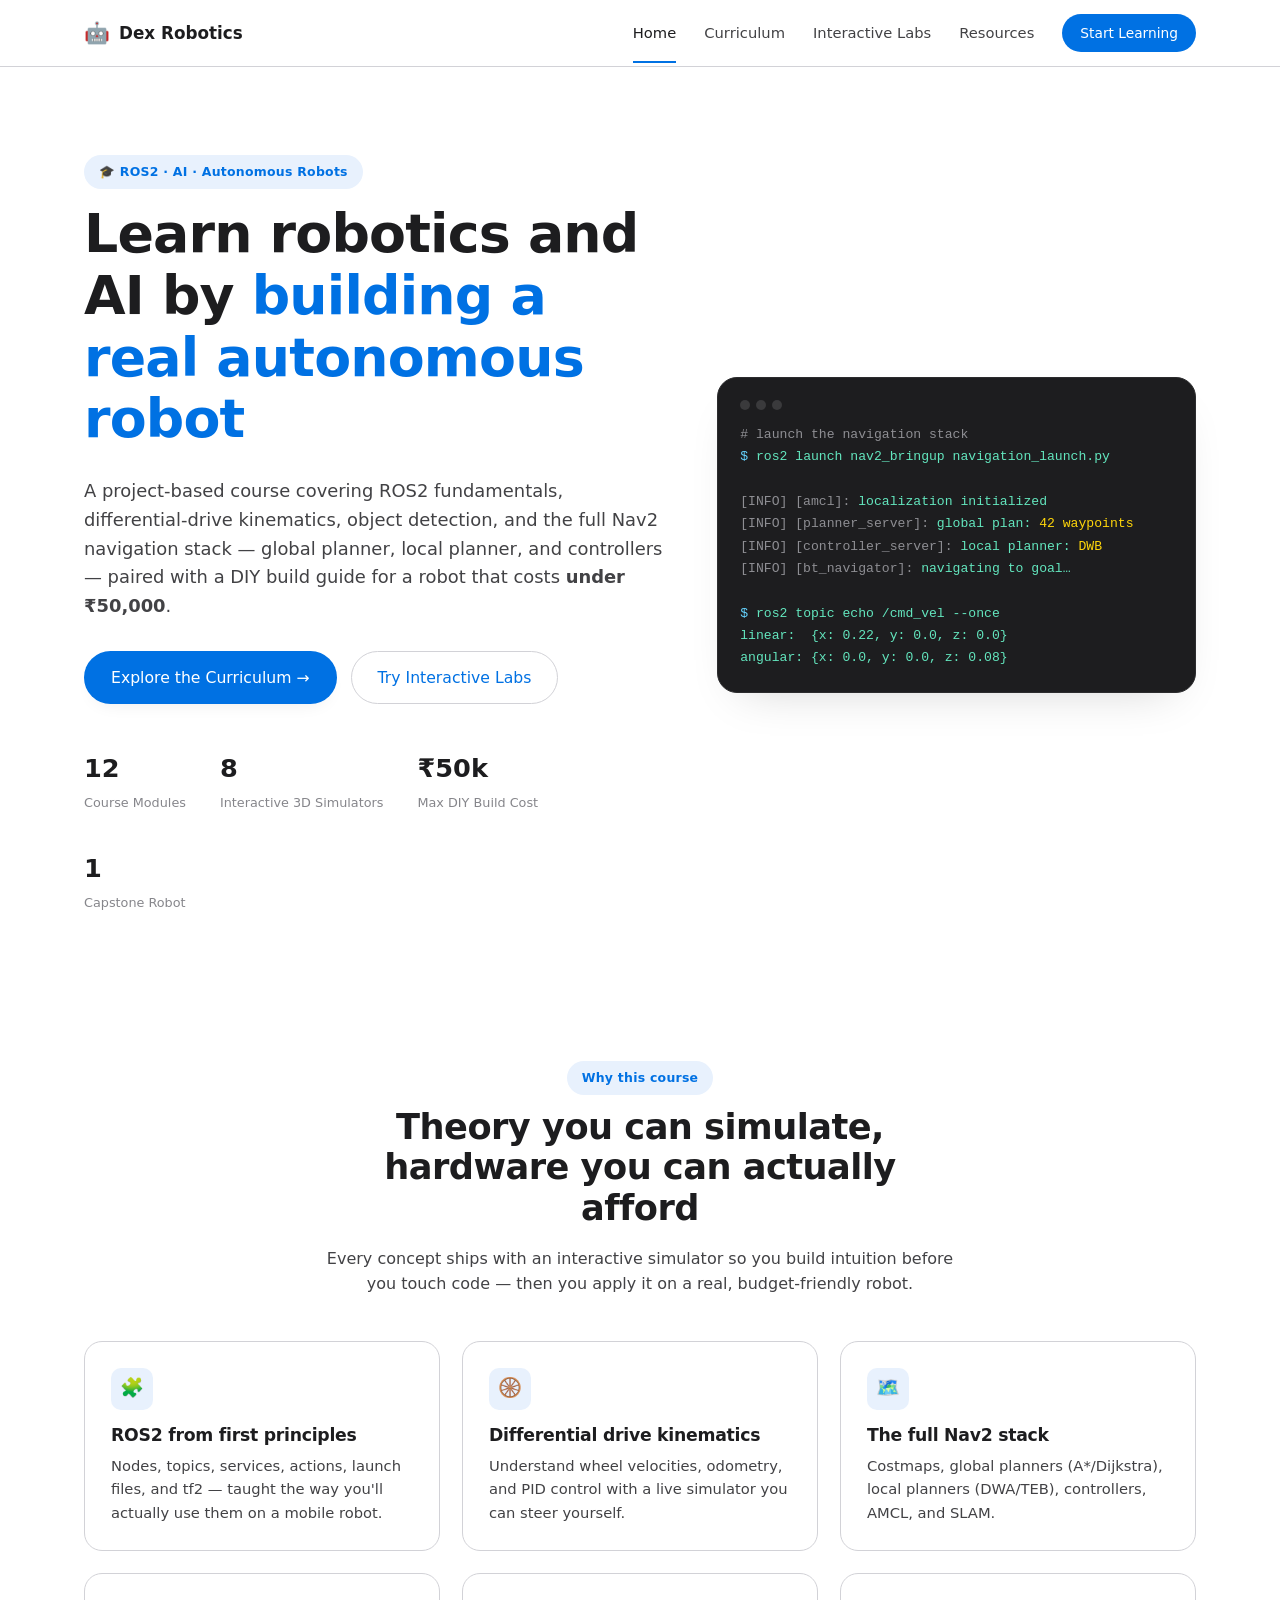
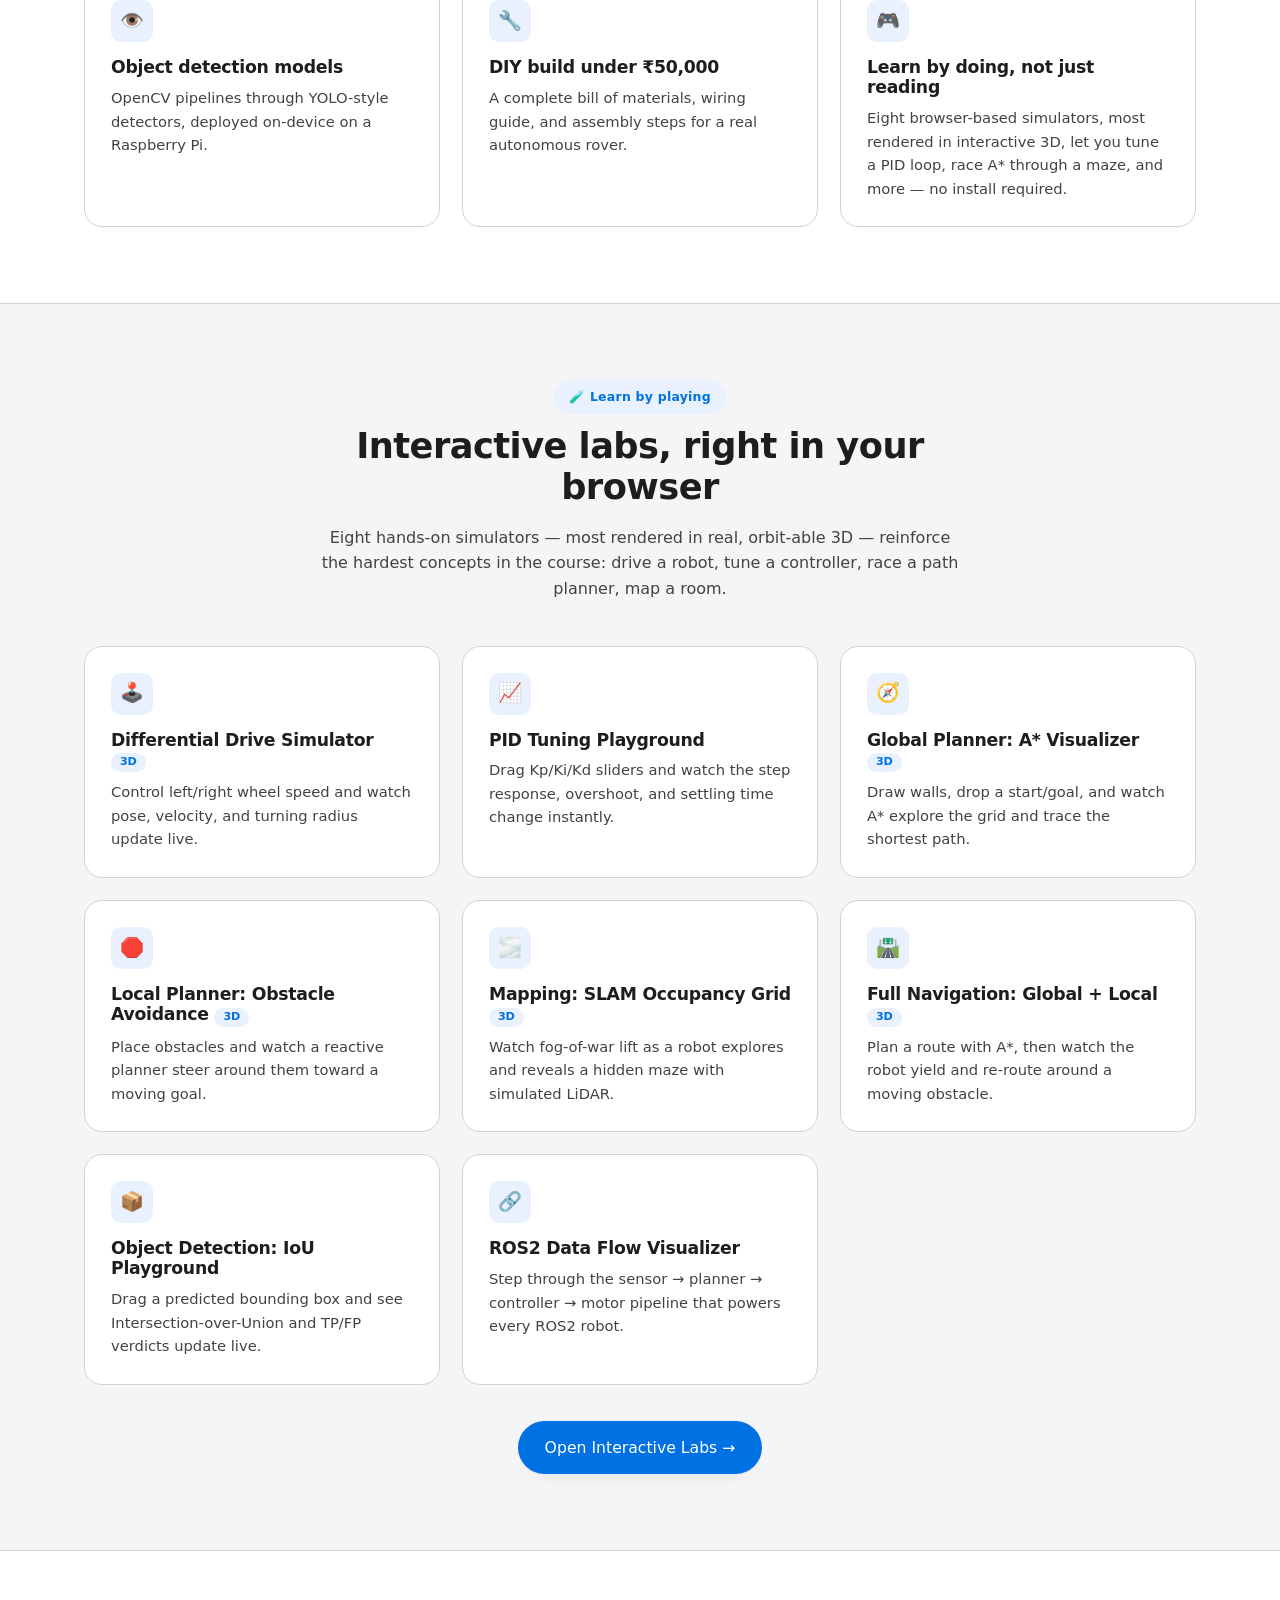
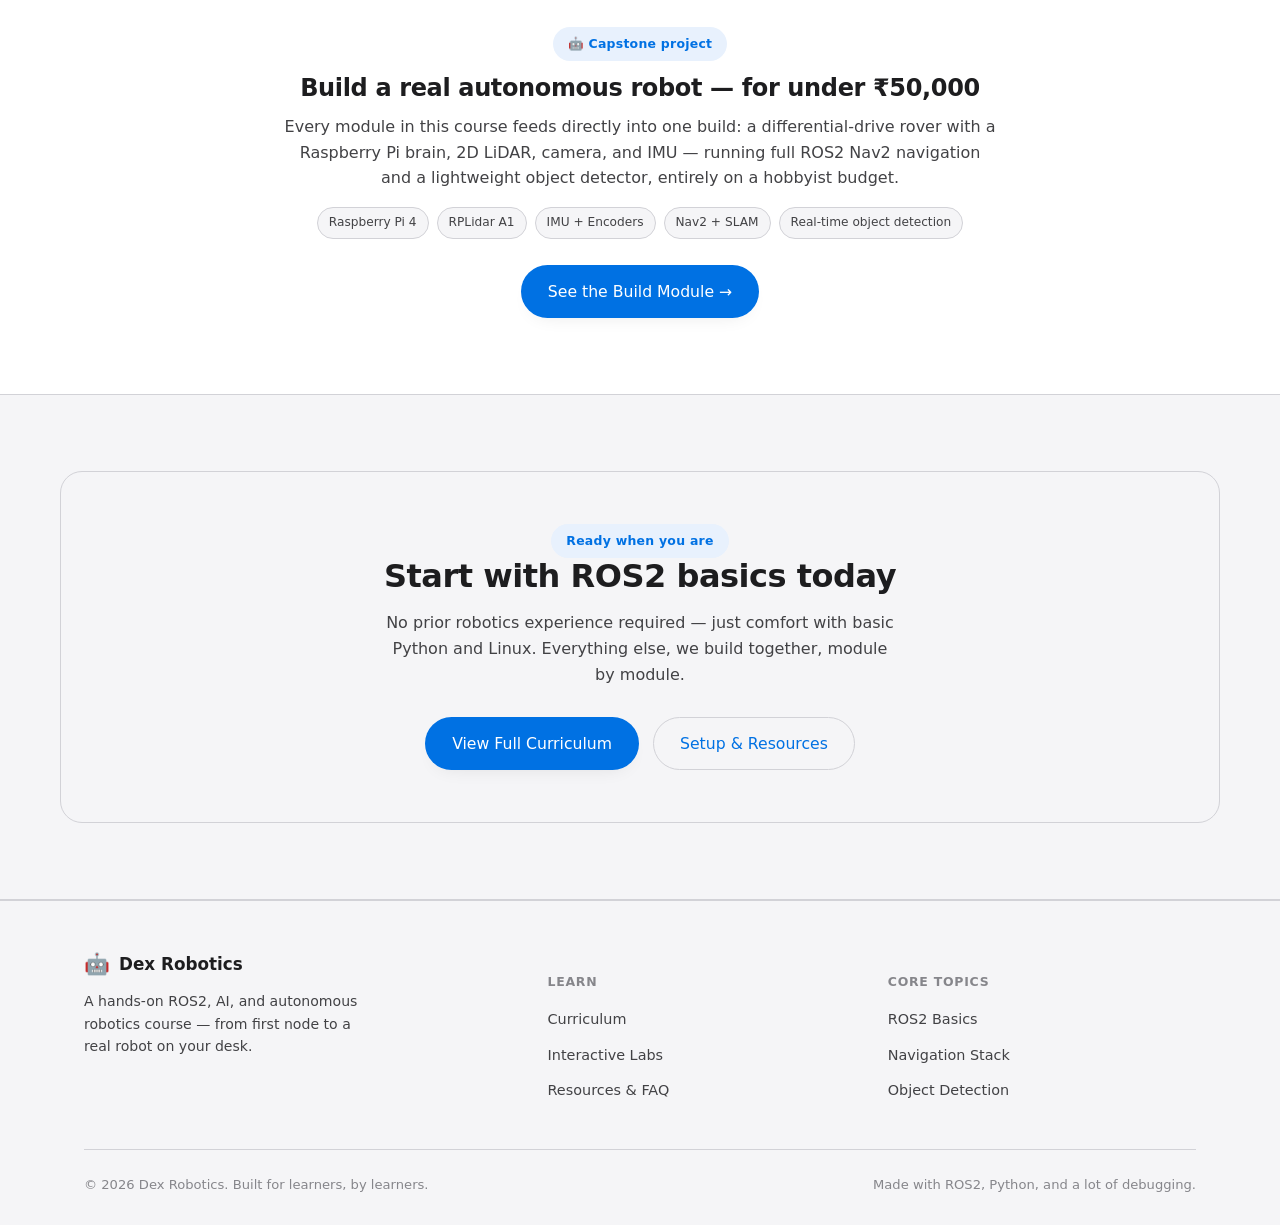
==== commit 56b83816: "Remove the DIY Robot Build page and all references to it Delete diy-robot.html and clean up every na" ====
--- a/index.html
+++ b/index.html
@@ -21,7 +21,6 @@
         <a href="index.html" class="active">Home</a>
         <a href="curriculum.html">Curriculum</a>
         <a href="labs.html">Interactive Labs</a>
-        <a href="diy-robot.html">DIY Robot Build</a>
         <a href="resources.html">Resources</a>
         <a href="curriculum.html" class="nav-cta">Start Learning</a>
       </div>
@@ -165,35 +164,23 @@
   </section>
 
   <section>
-    <div class="container">
-      <div class="two-col">
-        <div>
-          <span class="eyebrow">🤖 Capstone project</span>
-          <h2>Build a real autonomous robot — for under ₹50,000</h2>
-          <p>
-            Every module in this course feeds directly into one build: a differential-drive rover with a
-            Raspberry Pi brain, 2D LiDAR, camera, and IMU — running full ROS2 Nav2 navigation and a
-            lightweight object detector, entirely on a hobbyist budget.
-          </p>
-          <ul class="pill-list">
-            <li class="pill">Raspberry Pi 4</li>
-            <li class="pill">RPLidar A1</li>
-            <li class="pill">IMU + Encoders</li>
-            <li class="pill">Nav2 + SLAM</li>
-            <li class="pill">Real-time object detection</li>
-          </ul>
-          <div class="hero-actions" style="margin-top:26px;">
-            <a href="diy-robot.html" class="btn btn-primary">See the Full Build Guide →</a>
-          </div>
-        </div>
-        <div class="card">
-          <h3 style="margin-bottom:16px;">Budget snapshot</h3>
-          <div class="budget-bar" style="margin-bottom:0; flex-direction:column; align-items:flex-start;">
-            <div class="amount">≈ ₹40,300</div>
-            <div class="track"><div class="fill" style="width: 81%;"></div></div>
-            <p style="margin-top:10px; font-size:0.85rem;">Full build with 2D LiDAR, camera, and IMU — 81% of the ₹50,000 cap, every optional upgrade included.</p>
-          </div>
-        </div>
+    <div class="container" style="max-width: 760px; text-align:center;">
+      <span class="eyebrow">🤖 Capstone project</span>
+      <h2 style="margin-top:14px;">Build a real autonomous robot — for under ₹50,000</h2>
+      <p>
+        Every module in this course feeds directly into one build: a differential-drive rover with a
+        Raspberry Pi brain, 2D LiDAR, camera, and IMU — running full ROS2 Nav2 navigation and a
+        lightweight object detector, entirely on a hobbyist budget.
+      </p>
+      <ul class="pill-list" style="justify-content:center;">
+        <li class="pill">Raspberry Pi 4</li>
+        <li class="pill">RPLidar A1</li>
+        <li class="pill">IMU + Encoders</li>
+        <li class="pill">Nav2 + SLAM</li>
+        <li class="pill">Real-time object detection</li>
+      </ul>
+      <div class="hero-actions" style="margin-top:26px; justify-content:center;">
+        <a href="curriculum.html#module-11" class="btn btn-primary">See the Build Module →</a>
       </div>
     </div>
   </section>
@@ -226,14 +213,6 @@
           </ul>
         </div>
         <div>
-          <h5>Build</h5>
-          <ul>
-            <li><a href="diy-robot.html">DIY Robot Guide</a></li>
-            <li><a href="diy-robot.html#bom">Bill of Materials</a></li>
-            <li><a href="diy-robot.html#software">Software Setup</a></li>
-          </ul>
-        </div>
-        <div>
           <h5>Core Topics</h5>
           <ul>
             <li><a href="curriculum.html#module-3">ROS2 Basics</a></li>
--- a/assets/css/style.css
+++ b/assets/css/style.css
@@ -28,27 +28,7 @@
   font-size: 16px;
 }
 
-@media (prefers-color-scheme: dark) {
-  :root {
-    --bg: #000000;
-    --bg-alt: #1d1d1f;
-    --surface: #1c1c1e;
-    --surface-2: #2c2c2e;
-    --border: #38383a;
-    --text: #f5f5f7;
-    --text-dim: #c7c7cc;
-    --text-faint: #8e8e93;
-    --accent: #2997ff;
-    --accent-strong: #47a6ff;
-    --accent-soft: rgba(41,151,255,0.14);
-    --accent-2: #c7c7cc;
-    --accent-3: #ff9f0a;
-    --danger: #ff453a;
-    --success: #32d74b;
-    --shadow: 0 20px 45px -20px rgba(0,0,0,0.6);
-    --shadow-sm: 0 8px 20px -12px rgba(0,0,0,0.5);
-  }
-}
+/* Light theme only, always — no automatic dark-mode switch. */
 
 * { box-sizing: border-box; }
 html { scroll-behavior: smooth; }
@@ -499,7 +479,7 @@
 }
 .footer-grid {
   display: grid;
-  grid-template-columns: 1.4fr 1fr 1fr 1fr;
+  grid-template-columns: 1.4fr 1fr 1fr;
   gap: 32px;
   margin-bottom: 36px;
 }
@@ -568,7 +548,6 @@
 }
 .tier-core { background: var(--accent-soft); color: var(--accent); }
 .tier-optional { background: rgba(255,159,10,0.14); color: #b06700; }
-@media (prefers-color-scheme: dark) { .tier-optional { color: var(--accent-3); } }
 
 .cta-band {
   border-radius: 22px;
@@ -585,6 +564,27 @@
   section { padding: 54px 0; }
   .hero { padding: 60px 0 44px; }
   .cta-band { padding: 34px 22px; }
+}
+
+.robot-showcase {
+  display: grid;
+  grid-template-columns: 1.05fr 1fr;
+  gap: 44px;
+  align-items: center;
+  background: var(--surface);
+  border: 1px solid var(--border);
+  border-radius: 22px;
+  padding: 32px;
+  box-shadow: var(--shadow-sm);
+}
+.robot-showcase img {
+  width: 100%;
+  border-radius: 16px;
+  display: block;
+}
+.robot-showcase h2 { margin-top: 14px; font-size: 1.6rem; }
+@media (max-width: 760px) {
+  .robot-showcase { grid-template-columns: 1fr; padding: 22px; gap: 22px; }
 }
 
 /* =========================================================
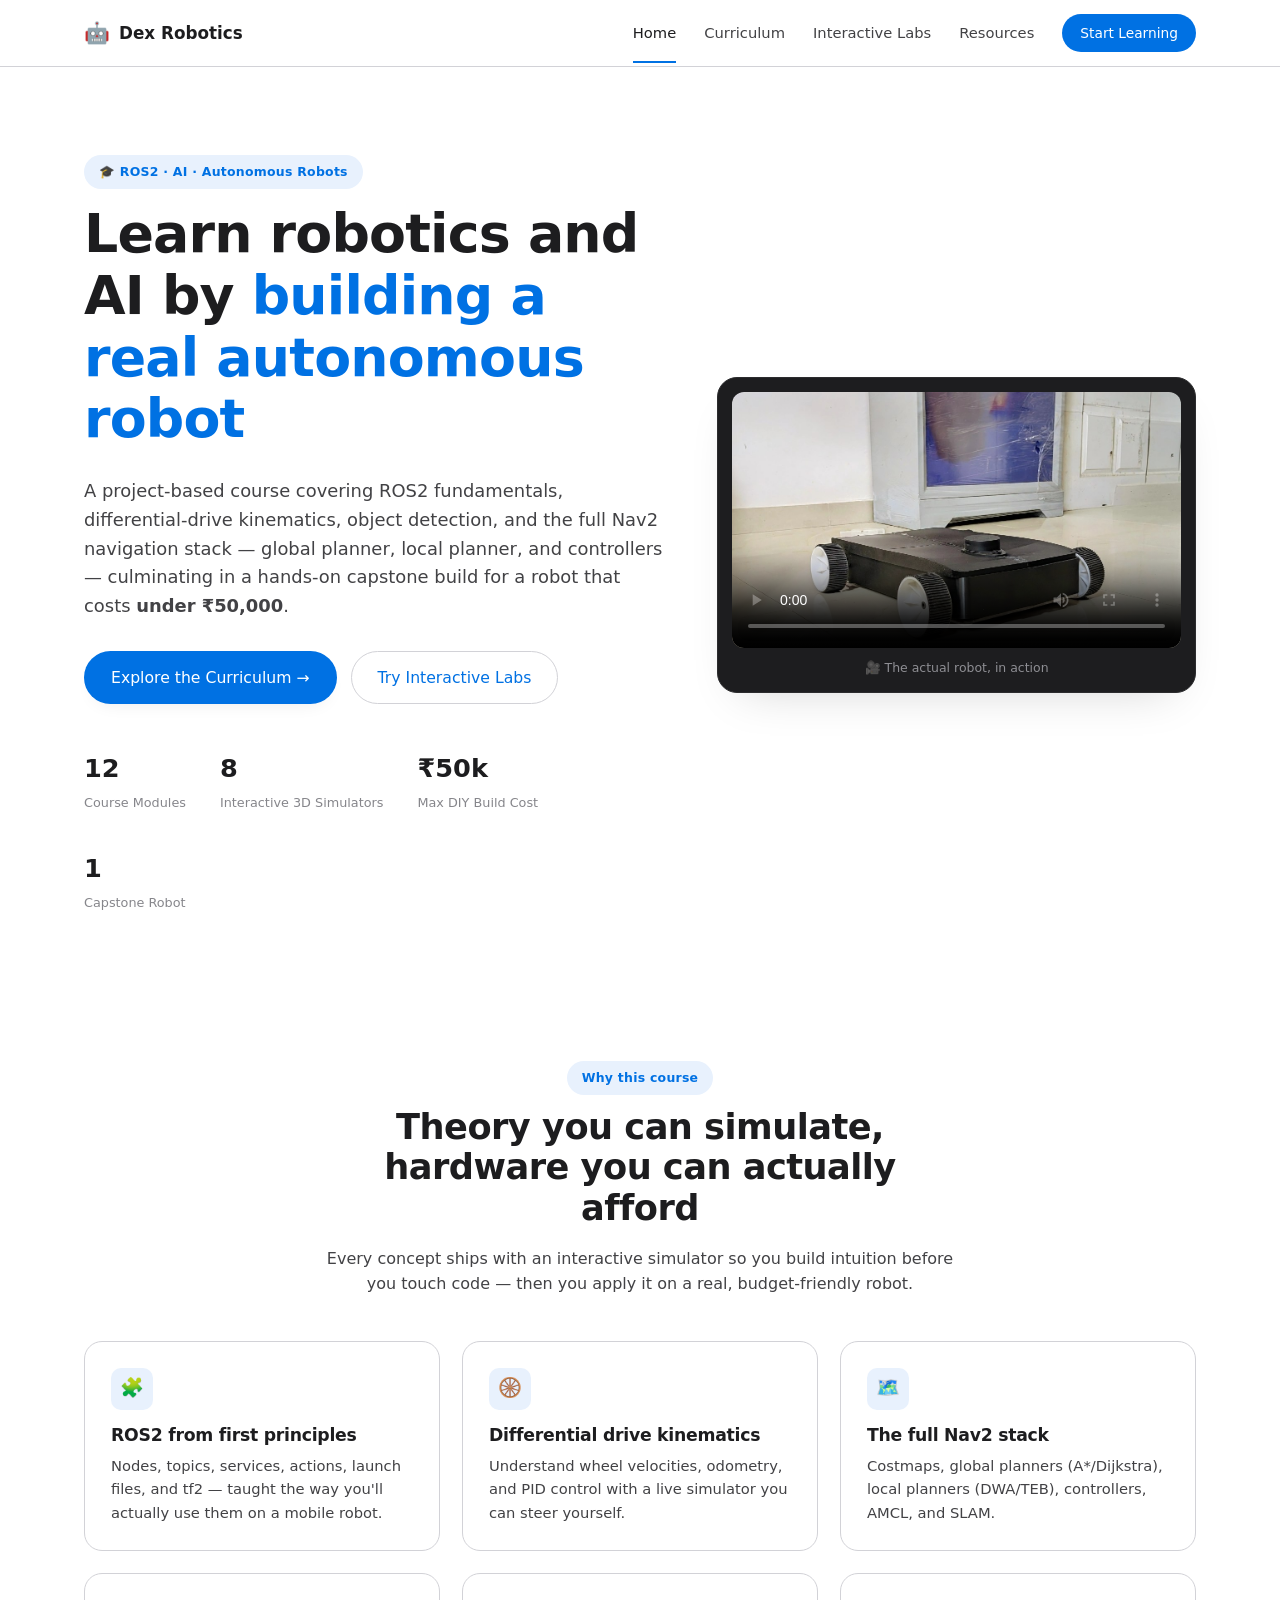
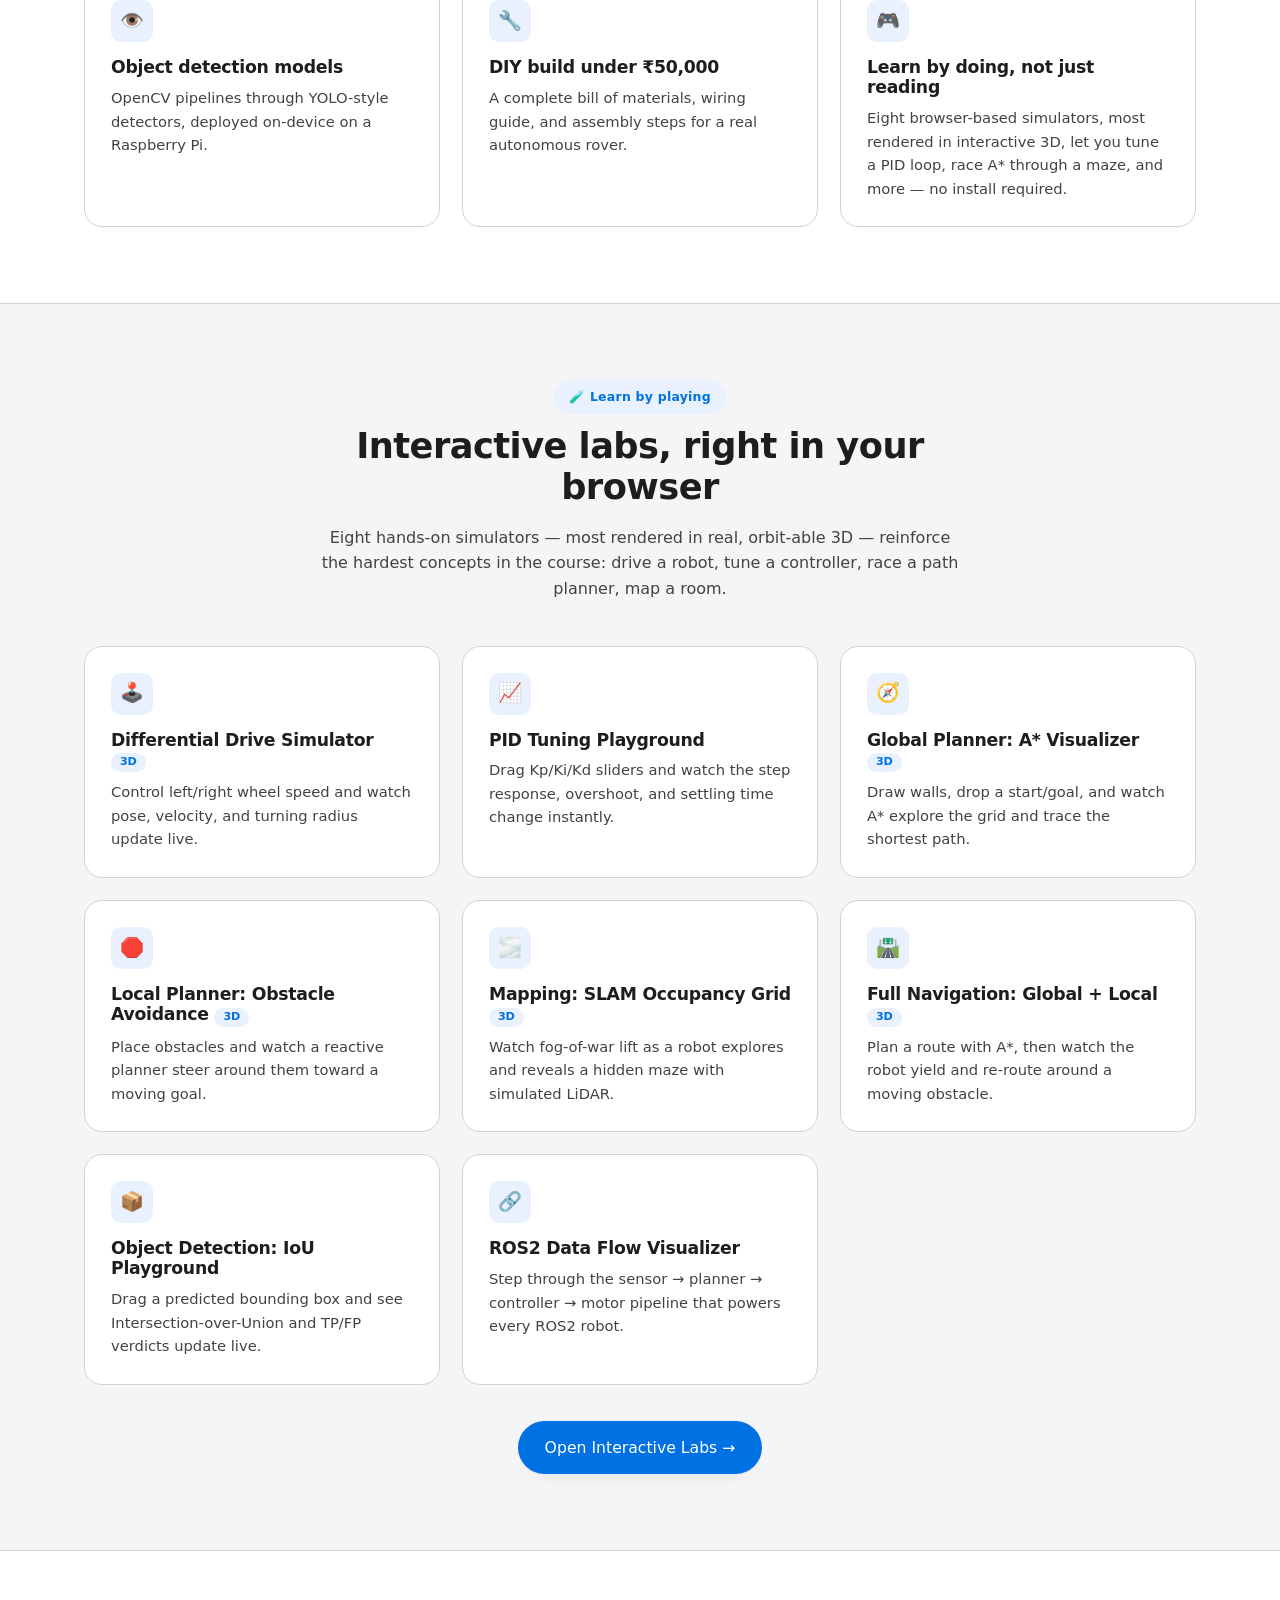
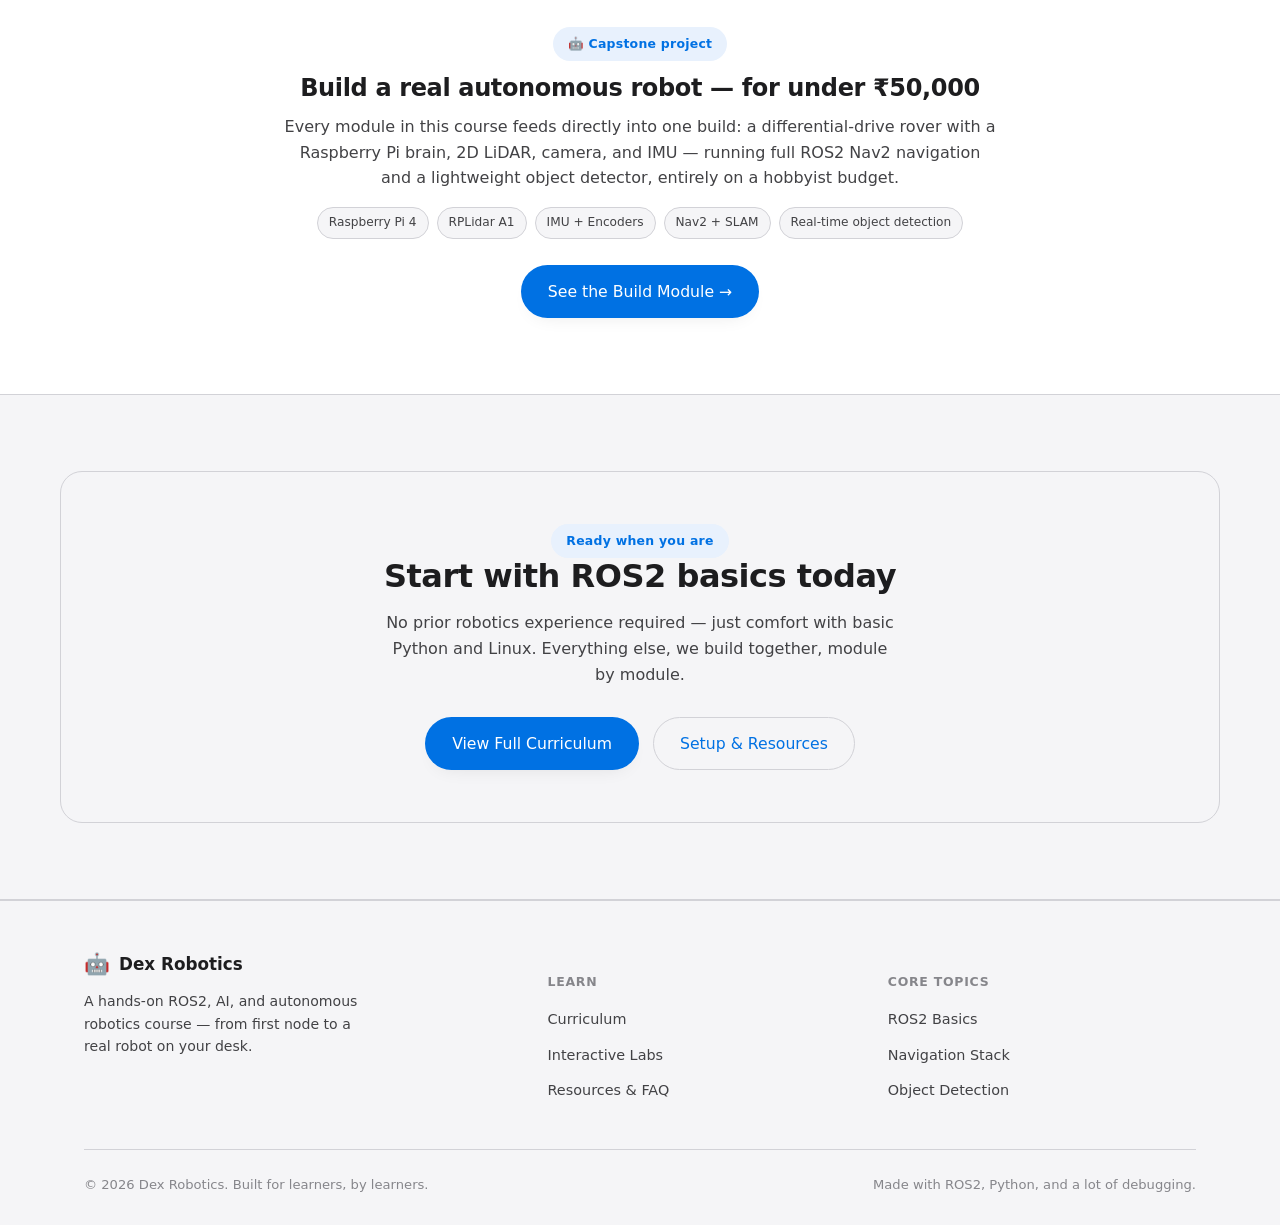
==== commit 1c3d10e1: "Add an introductory robot demo video to the homepage hero Replace the terminal code mockup in the he" ====
--- a/index.html
+++ b/index.html
@@ -35,7 +35,7 @@
         <p class="lede">
           A project-based course covering ROS2 fundamentals, differential-drive kinematics,
           object detection, and the full Nav2 navigation stack — global planner, local planner,
-          and controllers — paired with a DIY build guide for a robot that costs
+          and controllers — culminating in a hands-on capstone build for a robot that costs
           <strong>under ₹50,000</strong>.
         </p>
         <div class="hero-actions">
@@ -49,19 +49,12 @@
           <div class="stat"><b>1</b><span>Capstone Robot</span></div>
         </div>
       </div>
-      <div class="hero-visual">
-        <div class="terminal-dots"><span></span><span></span><span></span></div>
-        <pre><span class="dim"># launch the navigation stack</span>
-<span class="k">$</span> ros2 launch nav2_bringup navigation_launch.py
-
-<span class="dim">[INFO] [amcl]:</span> localization initialized
-<span class="dim">[INFO] [planner_server]:</span> global plan: <span class="s">42 waypoints</span>
-<span class="dim">[INFO] [controller_server]:</span> local planner: <span class="s">DWB</span>
-<span class="dim">[INFO] [bt_navigator]:</span> navigating to goal…
-
-<span class="k">$</span> ros2 topic echo /cmd_vel --once
-linear:  {x: 0.22, y: 0.0, z: 0.0}
-angular: {x: 0.0, y: 0.0, z: 0.08}</pre>
+      <div class="hero-video">
+        <video controls playsinline preload="metadata" poster="assets/img/robot-build.jpg">
+          <source src="assets/video/robot-demo.mp4" type="video/mp4" />
+          Your browser doesn't support embedded video. <a href="assets/video/robot-demo.mp4">Download the video</a> instead.
+        </video>
+        <span class="hero-video-caption">🎥 The actual robot, in action</span>
       </div>
     </div>
   </header>
--- a/assets/css/style.css
+++ b/assets/css/style.css
@@ -237,27 +237,34 @@
   color: var(--text-faint);
 }
 
-.hero-visual {
+.hero-video {
   background: #1d1d1f;
   border: 1px solid #2c2c2e;
   border-radius: 20px;
-  padding: 22px;
+  padding: 14px;
   box-shadow: var(--shadow);
-  position: relative;
-}
-.hero-visual .terminal-dots { display:flex; gap:6px; margin-bottom: 14px; }
-.hero-visual .terminal-dots span { width:10px; height:10px; border-radius:50%; background: #3a3a3c; }
-.hero-visual pre {
-  margin: 0;
-  font-family: "SF Mono", "SFMono-Regular", Consolas, "Liberation Mono", Menlo, monospace;
-  font-size: 0.82rem;
-  color: #63e6be;
-  overflow-x: auto;
-  line-height: 1.7;
-}
-.hero-visual pre .dim { color: #8e8e93; }
-.hero-visual pre .k { color: #66d4ff; }
-.hero-visual pre .s { color: #ffd60a; }
+  display: flex;
+  flex-direction: column;
+  align-items: center;
+  gap: 10px;
+}
+.hero-video video {
+  display: block;
+  width: auto;
+  max-width: 100%;
+  height: auto;
+  max-height: 460px;
+  border-radius: 12px;
+  background: #000;
+}
+.hero-video-caption {
+  font-size: 0.78rem;
+  color: #8e8e93;
+  text-align: center;
+}
+@media (max-width: 640px) {
+  .hero-video video { max-height: 360px; }
+}
 
 /* ---------------- Sections ---------------- */
 section { padding: 76px 0; }
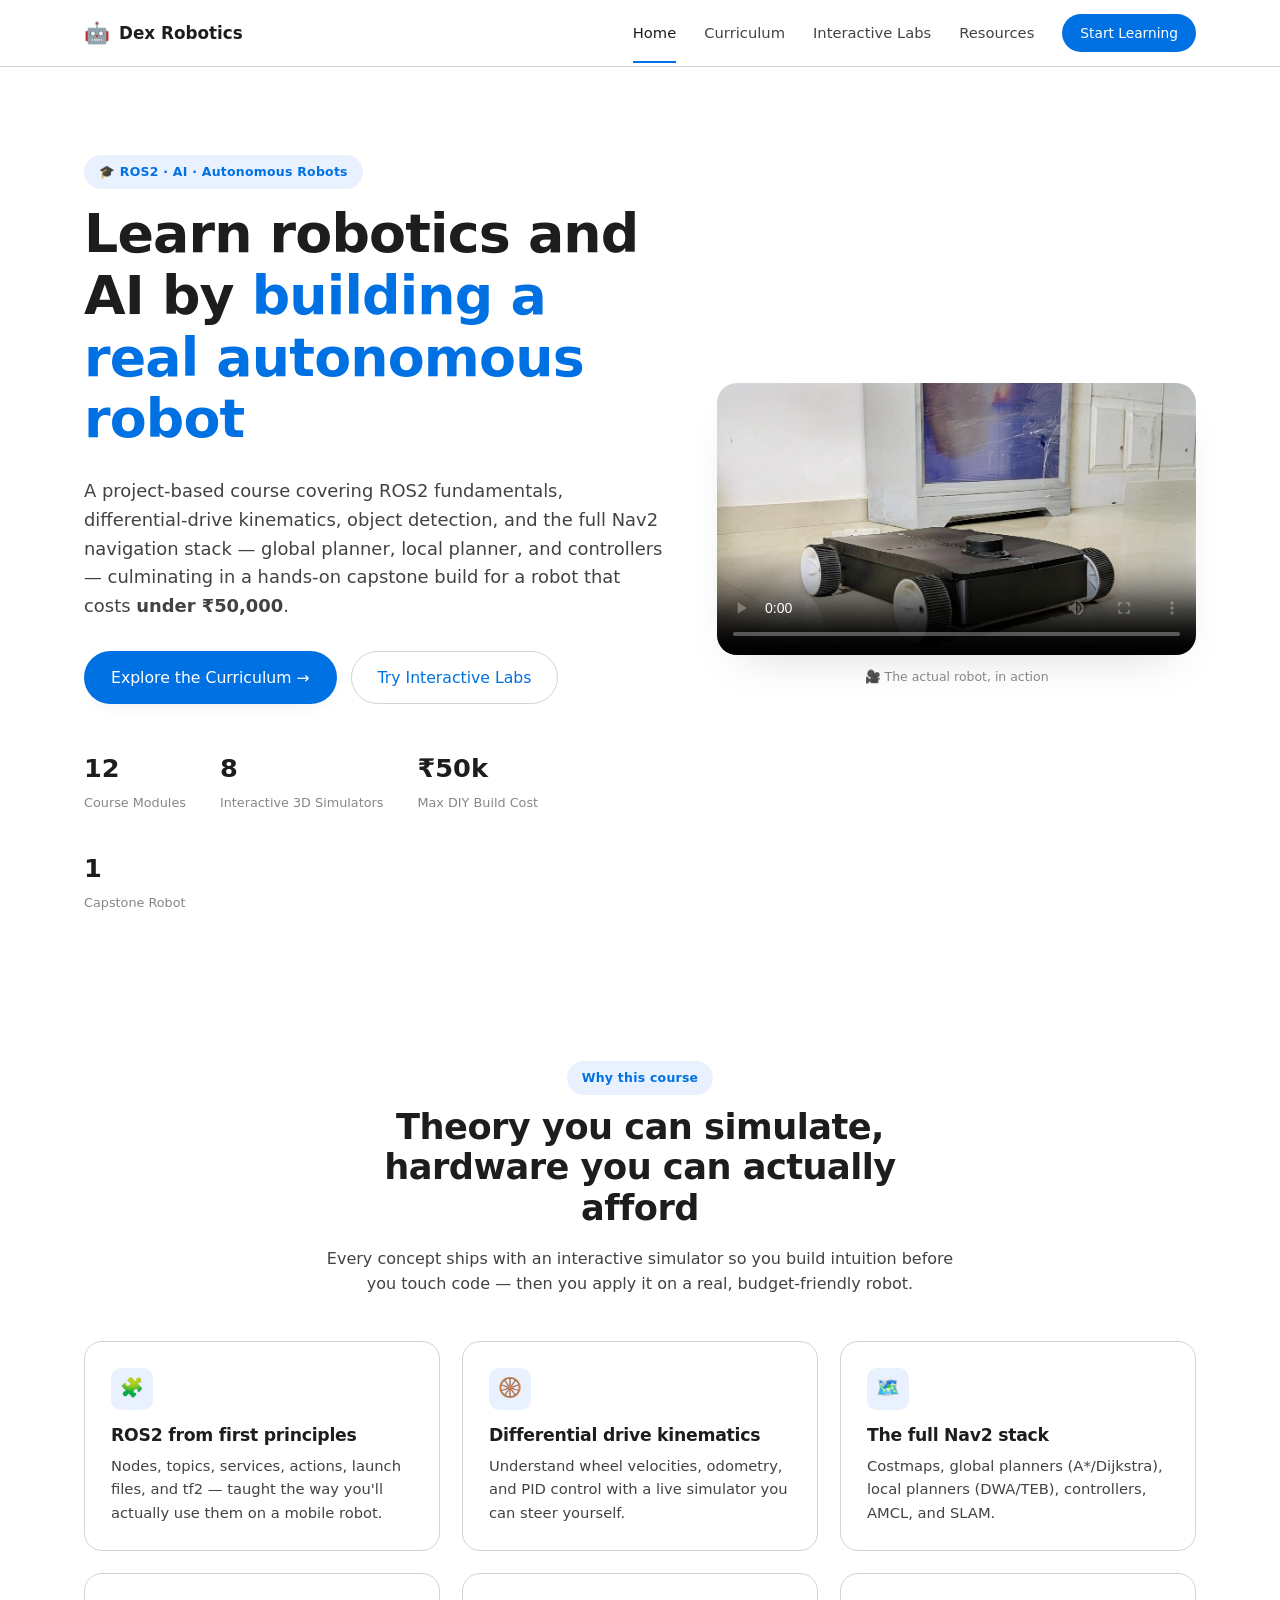
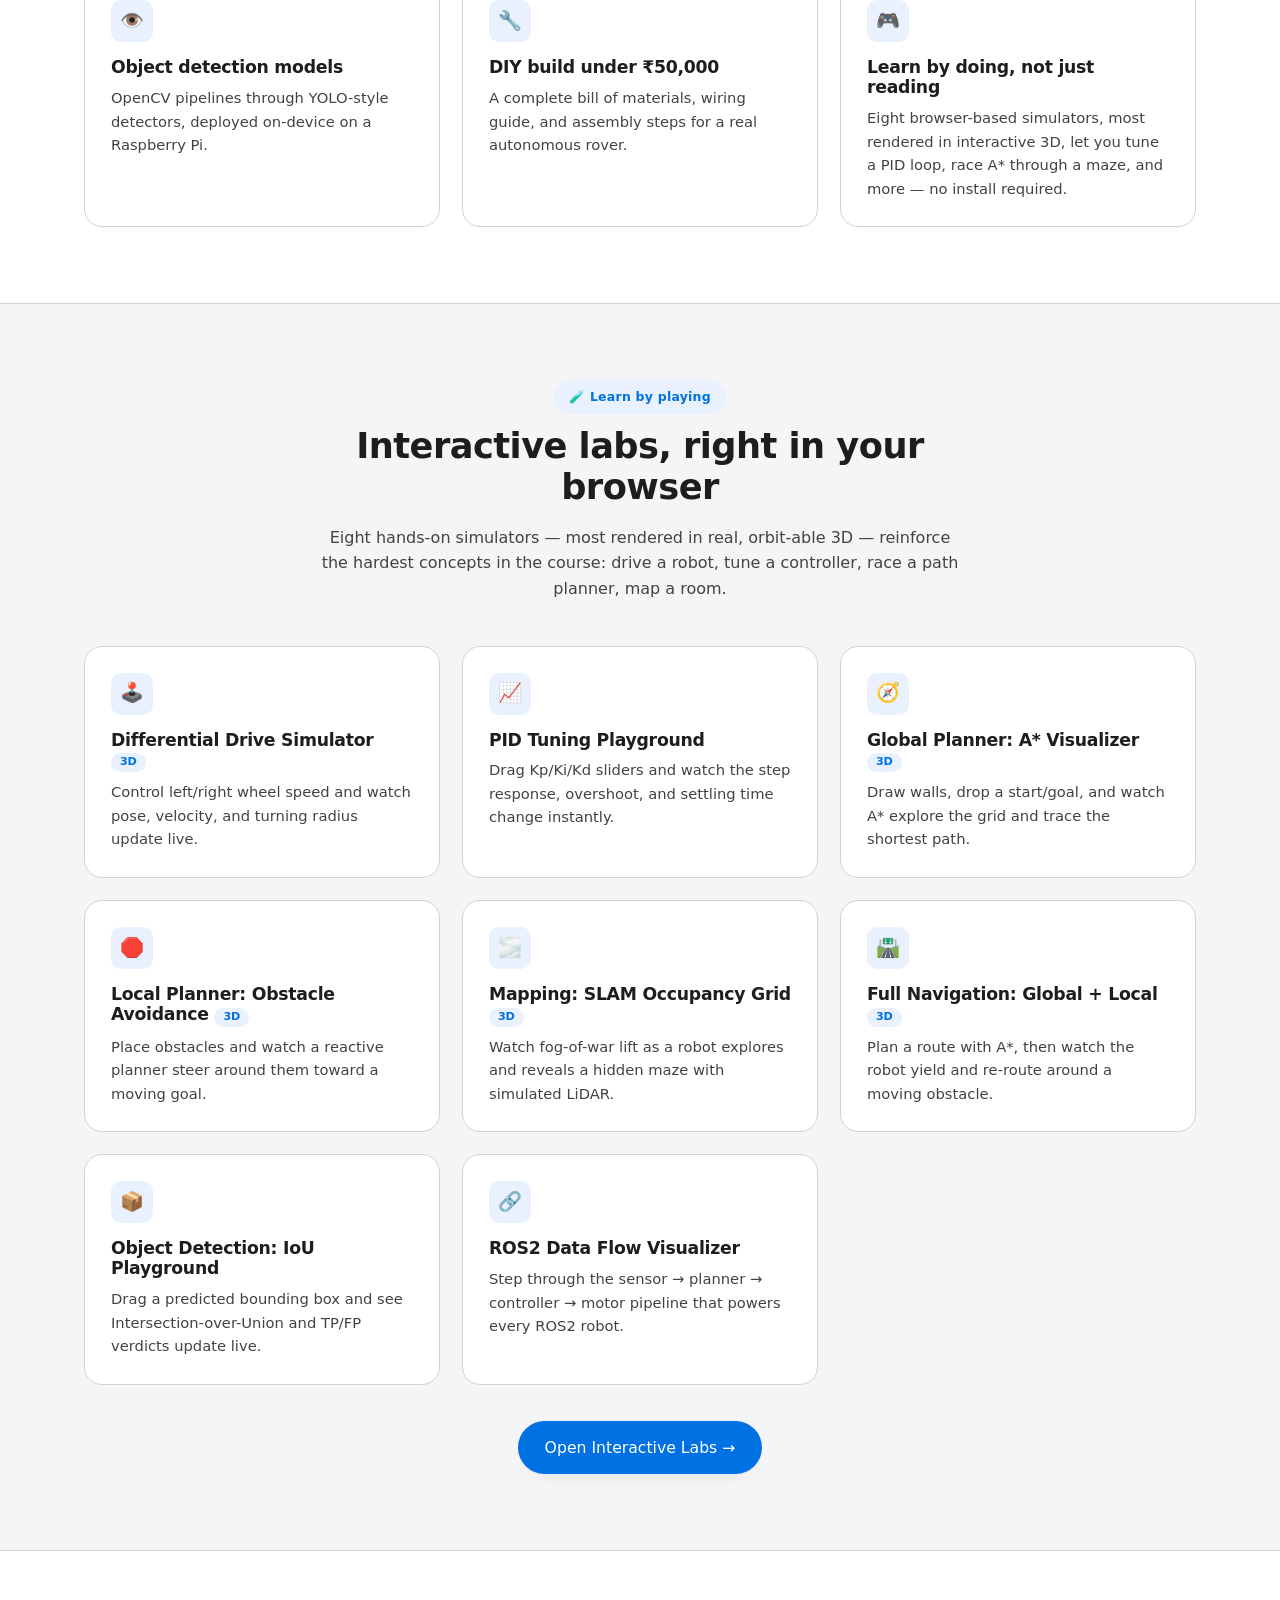
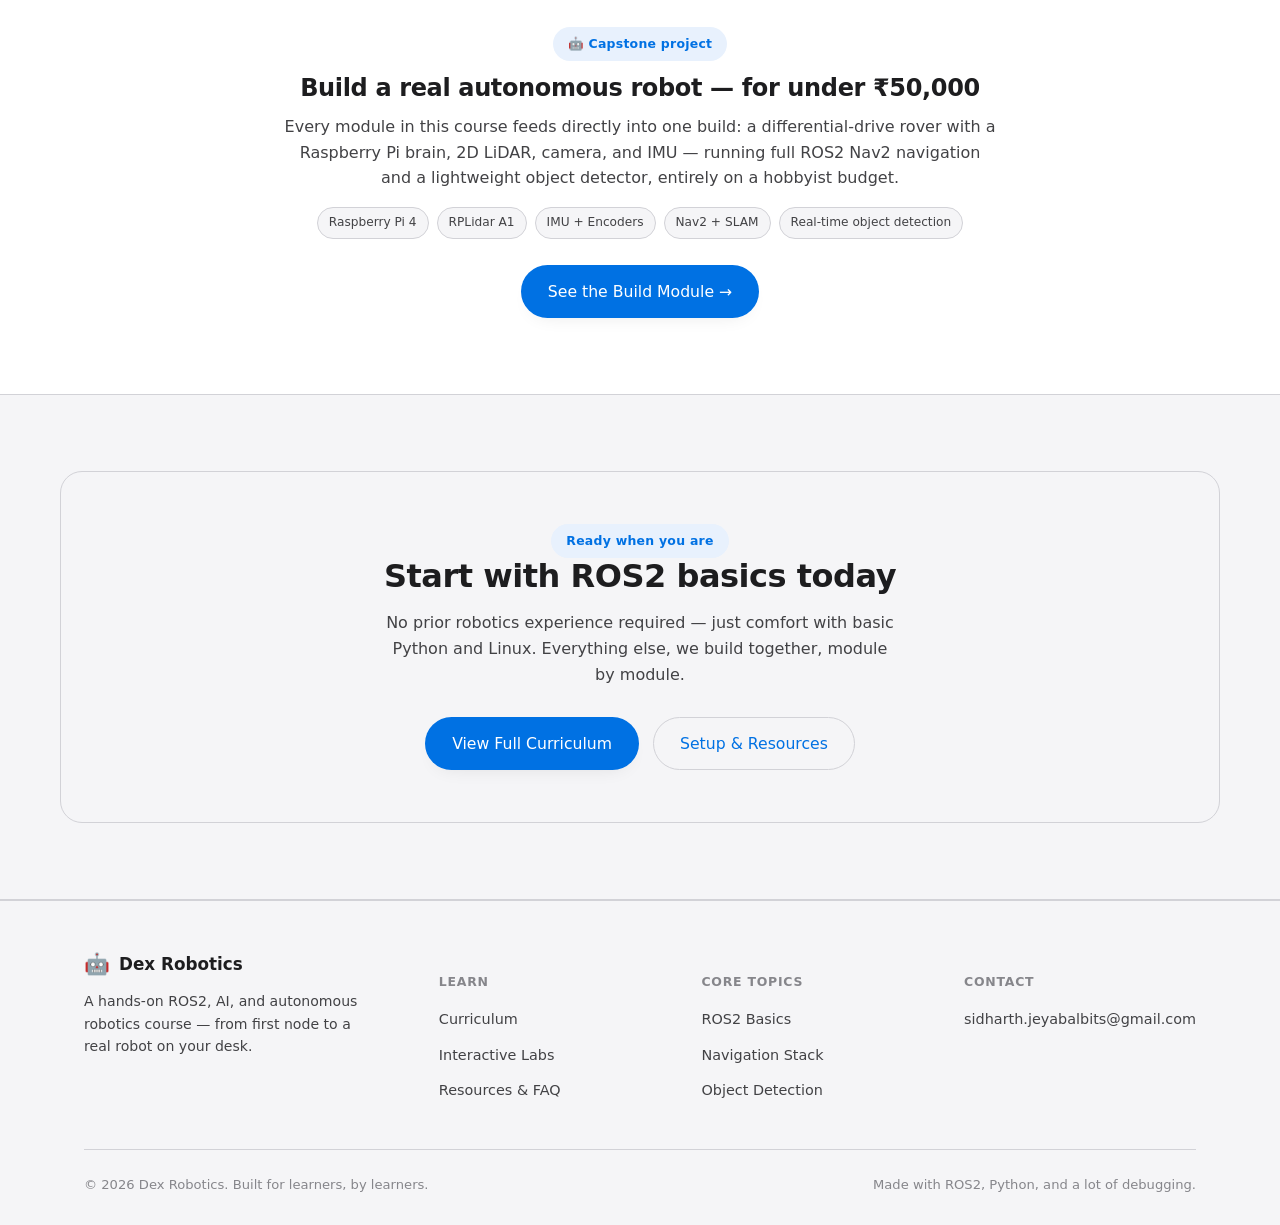
==== commit 7dd6252c: "Add contact email, blend hero video into page, drop labs robot photo - Add a Contact column (mailto " ====
--- a/index.html
+++ b/index.html
@@ -213,6 +213,12 @@
             <li><a href="curriculum.html#module-6">Object Detection</a></li>
           </ul>
         </div>
+        <div>
+          <h5>Contact</h5>
+          <ul>
+            <li><a href="mailto:sidharth.jeyabalbits@gmail.com">sidharth.jeyabalbits@gmail.com</a></li>
+          </ul>
+        </div>
       </div>
       <div class="footer-bottom">
         <span>© 2026 Dex Robotics. Built for learners, by learners.</span>
--- a/assets/css/style.css
+++ b/assets/css/style.css
@@ -238,15 +238,10 @@
 }
 
 .hero-video {
-  background: #1d1d1f;
-  border: 1px solid #2c2c2e;
-  border-radius: 20px;
-  padding: 14px;
-  box-shadow: var(--shadow);
   display: flex;
   flex-direction: column;
   align-items: center;
-  gap: 10px;
+  gap: 12px;
 }
 .hero-video video {
   display: block;
@@ -254,12 +249,13 @@
   max-width: 100%;
   height: auto;
   max-height: 460px;
-  border-radius: 12px;
-  background: #000;
+  border-radius: 20px;
+  background: transparent;
+  box-shadow: var(--shadow);
 }
 .hero-video-caption {
   font-size: 0.78rem;
-  color: #8e8e93;
+  color: var(--text-faint);
   text-align: center;
 }
 @media (max-width: 640px) {
@@ -486,7 +482,7 @@
 }
 .footer-grid {
   display: grid;
-  grid-template-columns: 1.4fr 1fr 1fr;
+  grid-template-columns: 1.4fr 1fr 1fr 1fr;
   gap: 32px;
   margin-bottom: 36px;
 }
@@ -571,27 +567,6 @@
   section { padding: 54px 0; }
   .hero { padding: 60px 0 44px; }
   .cta-band { padding: 34px 22px; }
-}
-
-.robot-showcase {
-  display: grid;
-  grid-template-columns: 1.05fr 1fr;
-  gap: 44px;
-  align-items: center;
-  background: var(--surface);
-  border: 1px solid var(--border);
-  border-radius: 22px;
-  padding: 32px;
-  box-shadow: var(--shadow-sm);
-}
-.robot-showcase img {
-  width: 100%;
-  border-radius: 16px;
-  display: block;
-}
-.robot-showcase h2 { margin-top: 14px; font-size: 1.6rem; }
-@media (max-width: 760px) {
-  .robot-showcase { grid-template-columns: 1fr; padding: 22px; gap: 22px; }
 }
 
 /* =========================================================
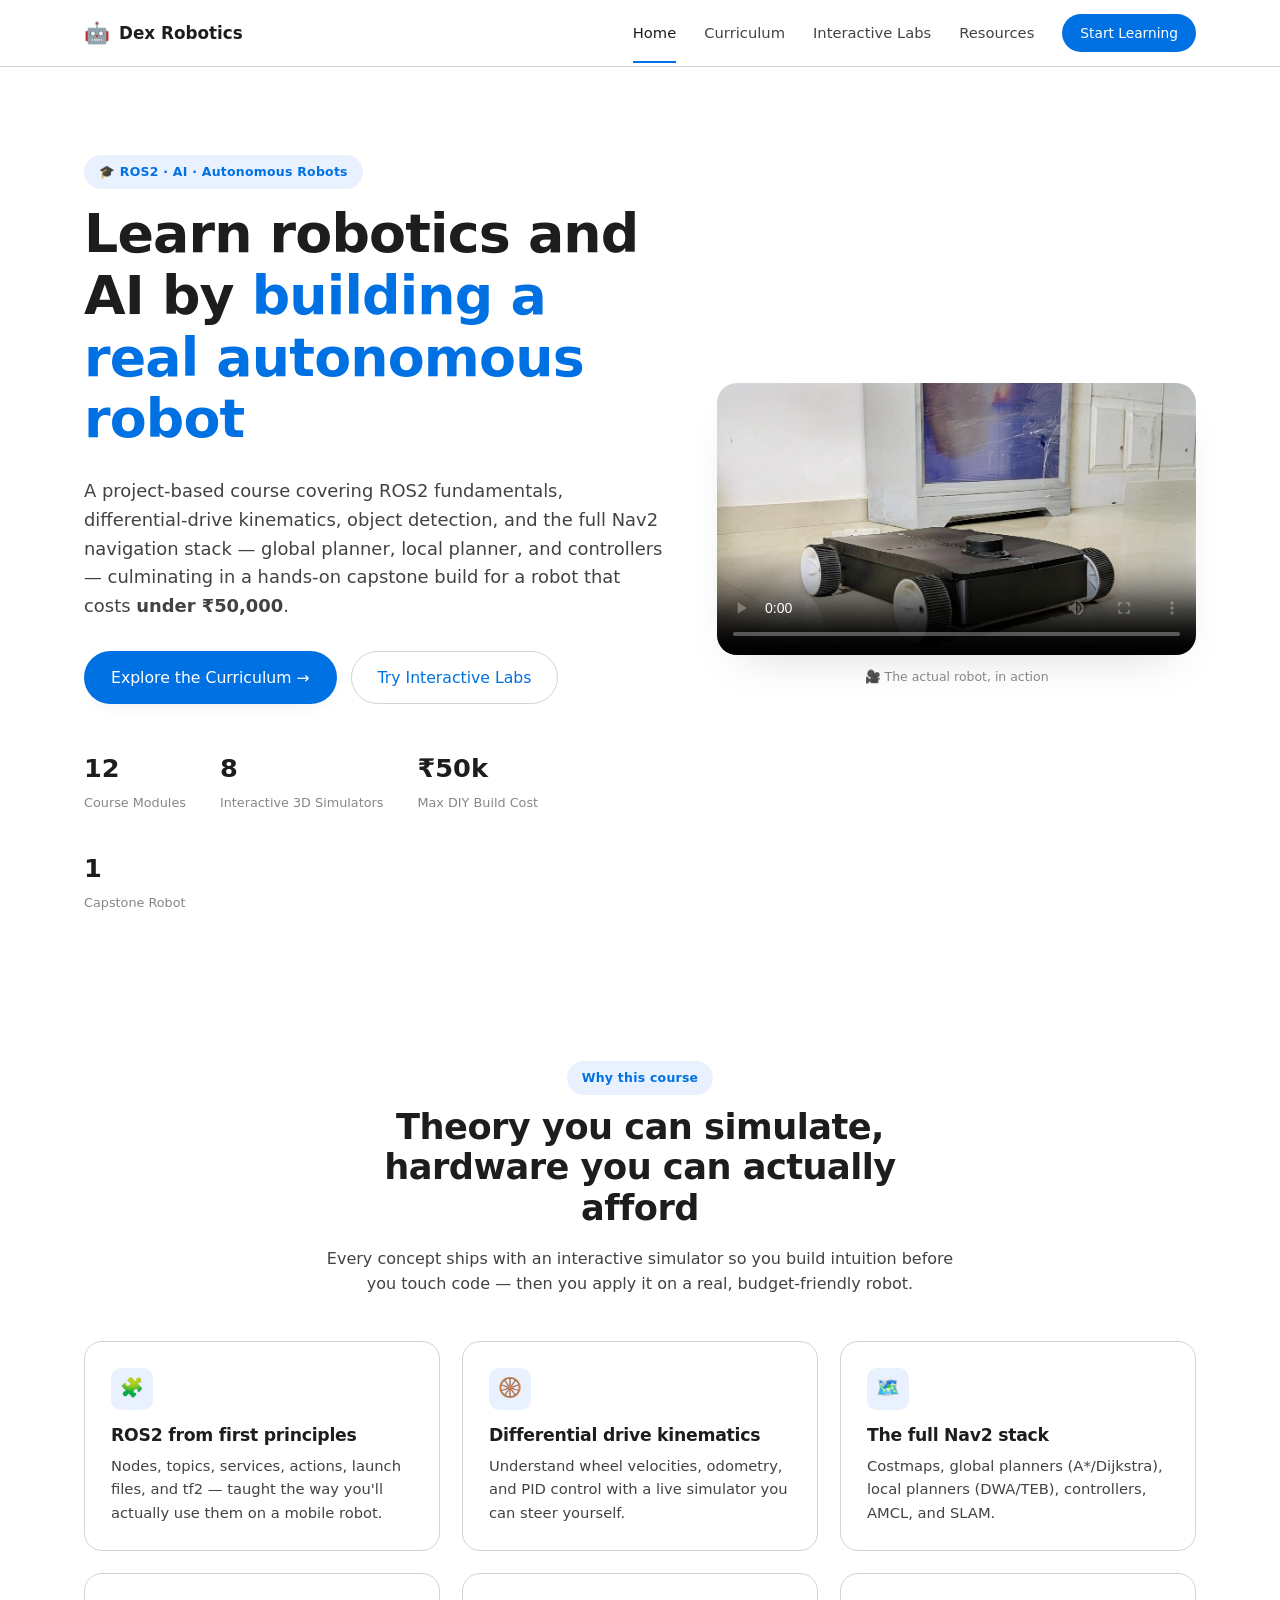
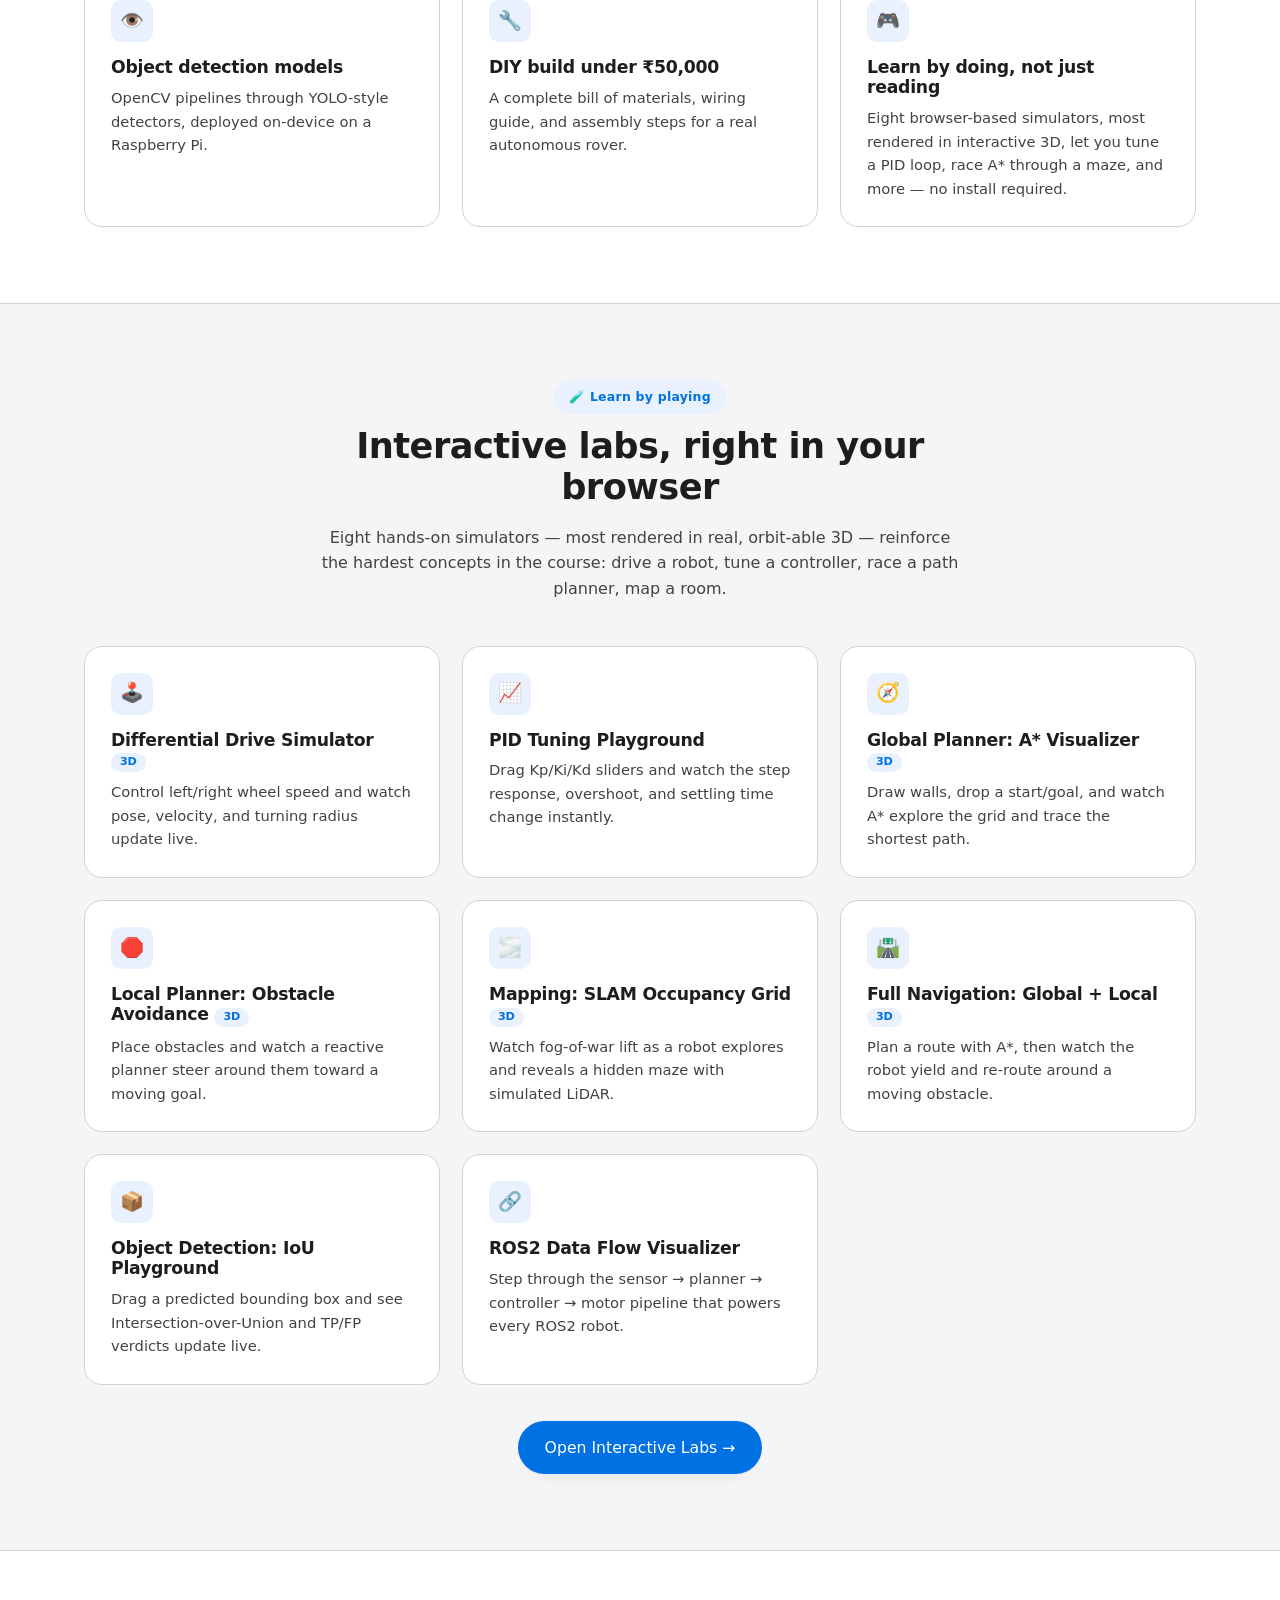
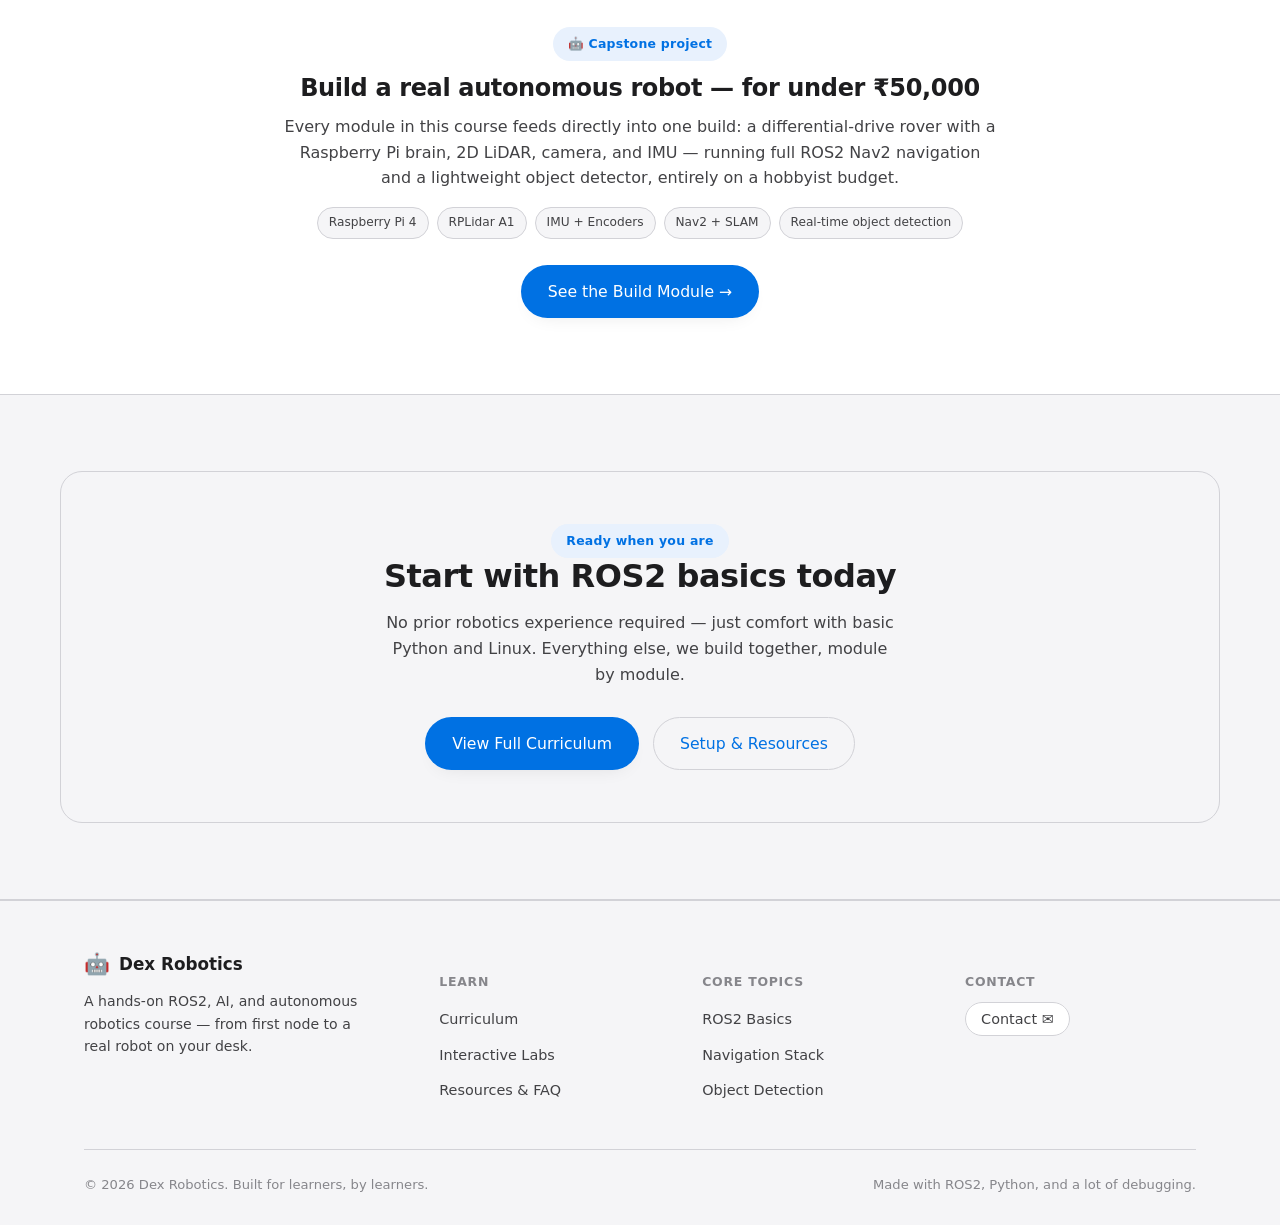
==== commit 5140ef47: "Hide email address behind a Contact button Replace the visible email address in the footer with a "C" ====
--- a/index.html
+++ b/index.html
@@ -215,9 +215,7 @@
         </div>
         <div>
           <h5>Contact</h5>
-          <ul>
-            <li><a href="mailto:sidharth.jeyabalbits@gmail.com">sidharth.jeyabalbits@gmail.com</a></li>
-          </ul>
+          <a href="https://mail.google.com/mail/?view=cm&fs=1&to=sidharth.jeyabalbits@gmail.com" target="_blank" rel="noopener" class="btn-sm">Contact ✉️</a>
         </div>
       </div>
       <div class="footer-bottom">
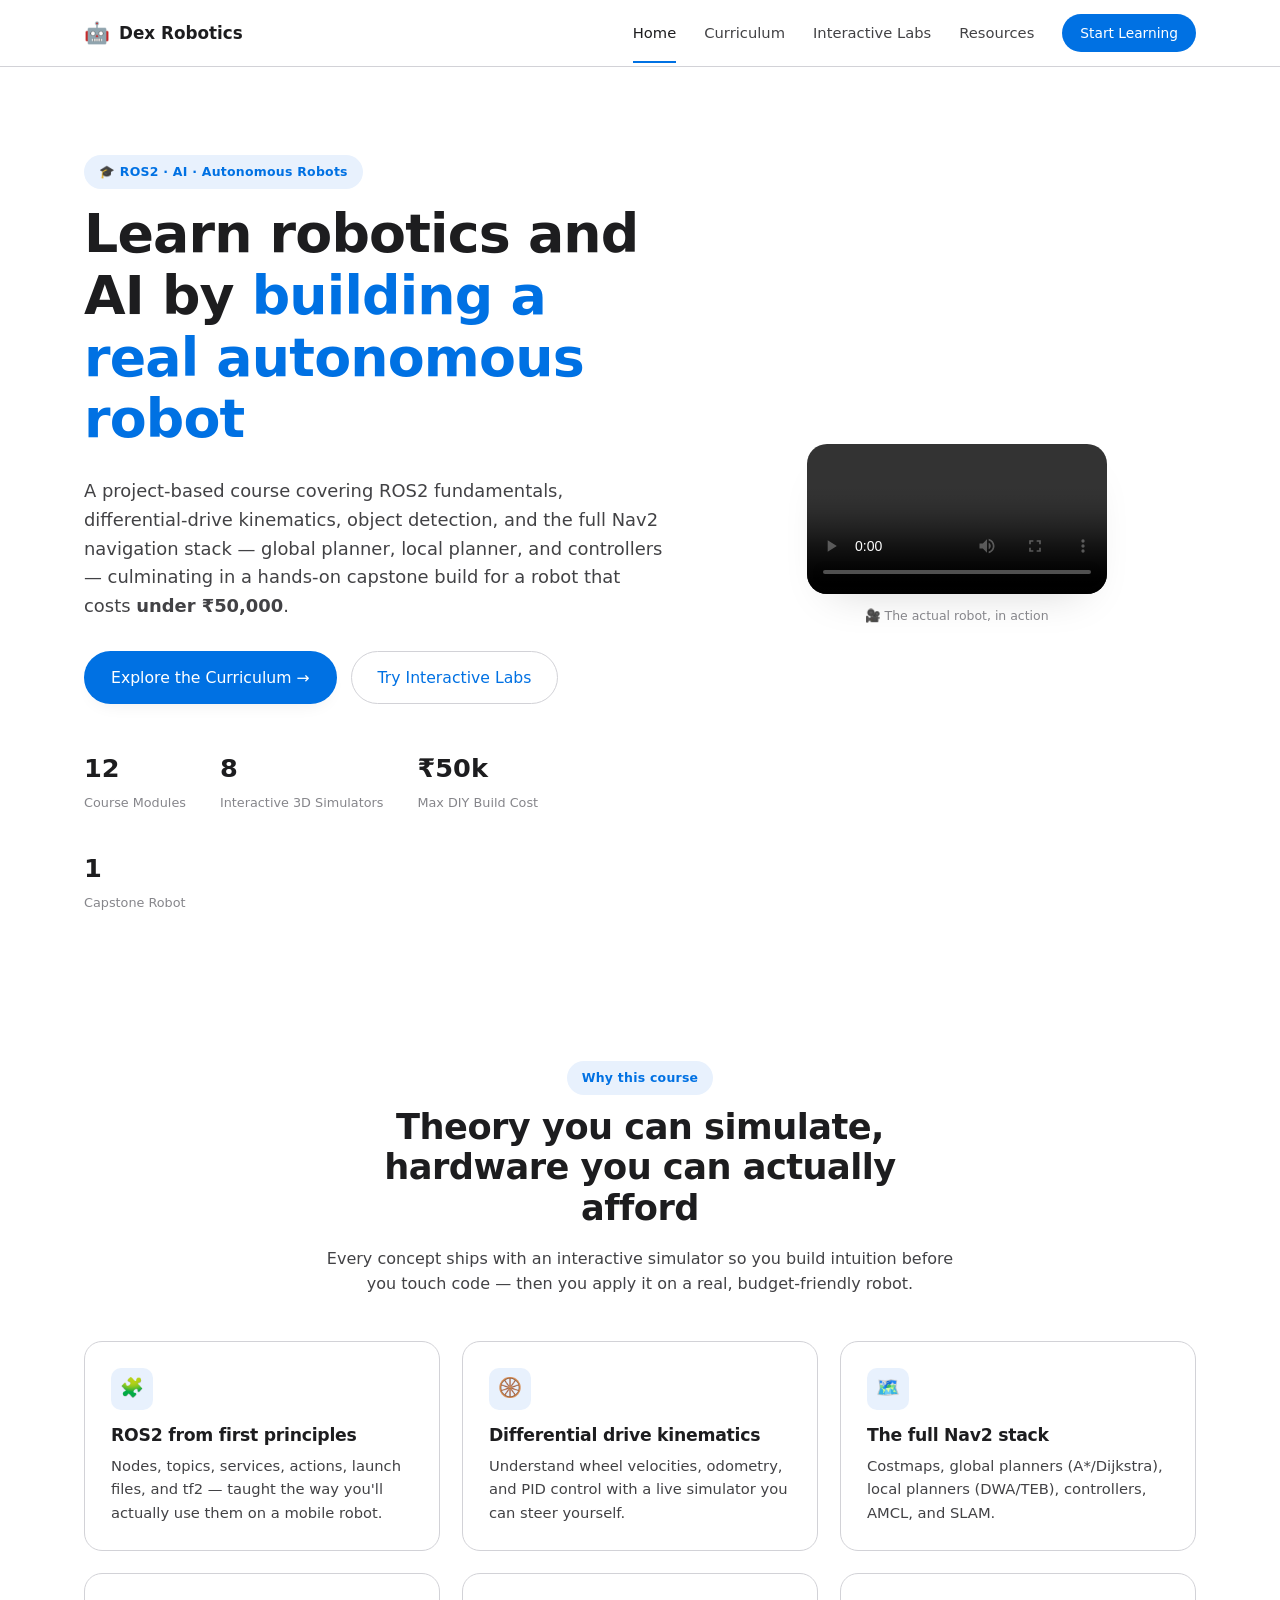
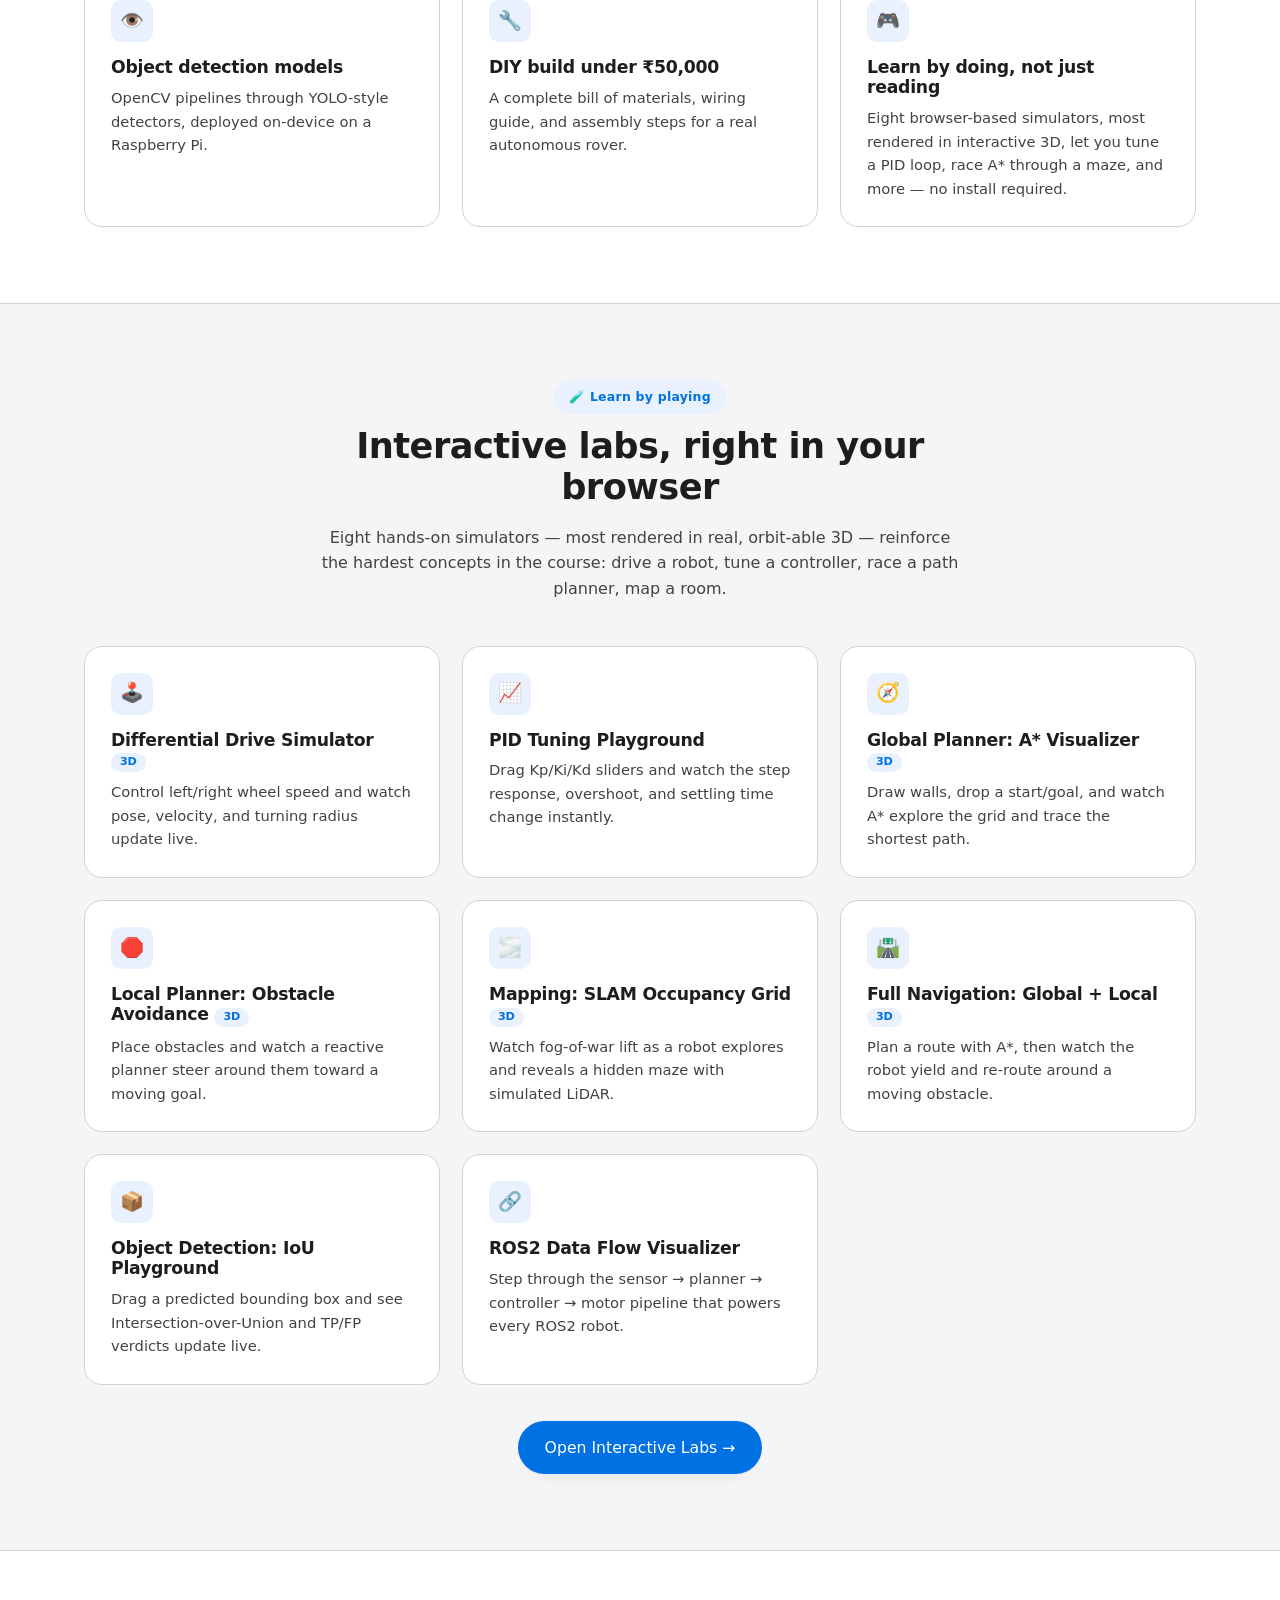
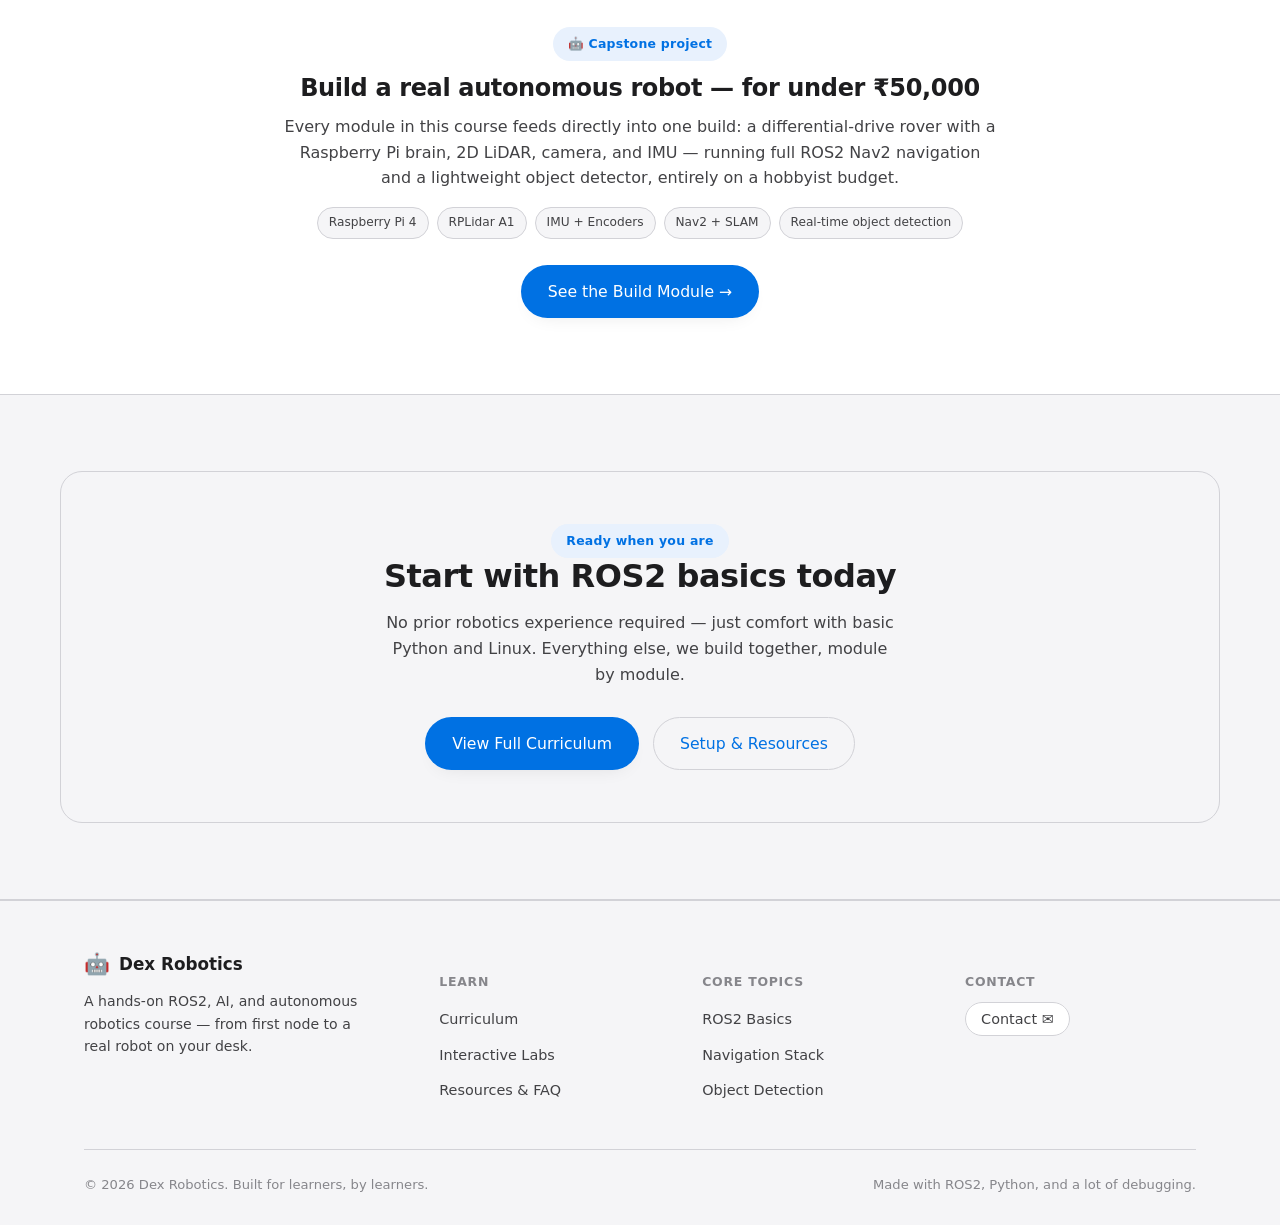
==== commit cfef462f: "Drop the mismatched poster image from the hero video The poster was a separate robot photo that didn" ====
--- a/index.html
+++ b/index.html
@@ -50,7 +50,7 @@
         </div>
       </div>
       <div class="hero-video">
-        <video controls playsinline preload="metadata" poster="assets/img/robot-build.jpg">
+        <video controls playsinline preload="auto">
           <source src="assets/video/robot-demo.mp4" type="video/mp4" />
           Your browser doesn't support embedded video. <a href="assets/video/robot-demo.mp4">Download the video</a> instead.
         </video>
